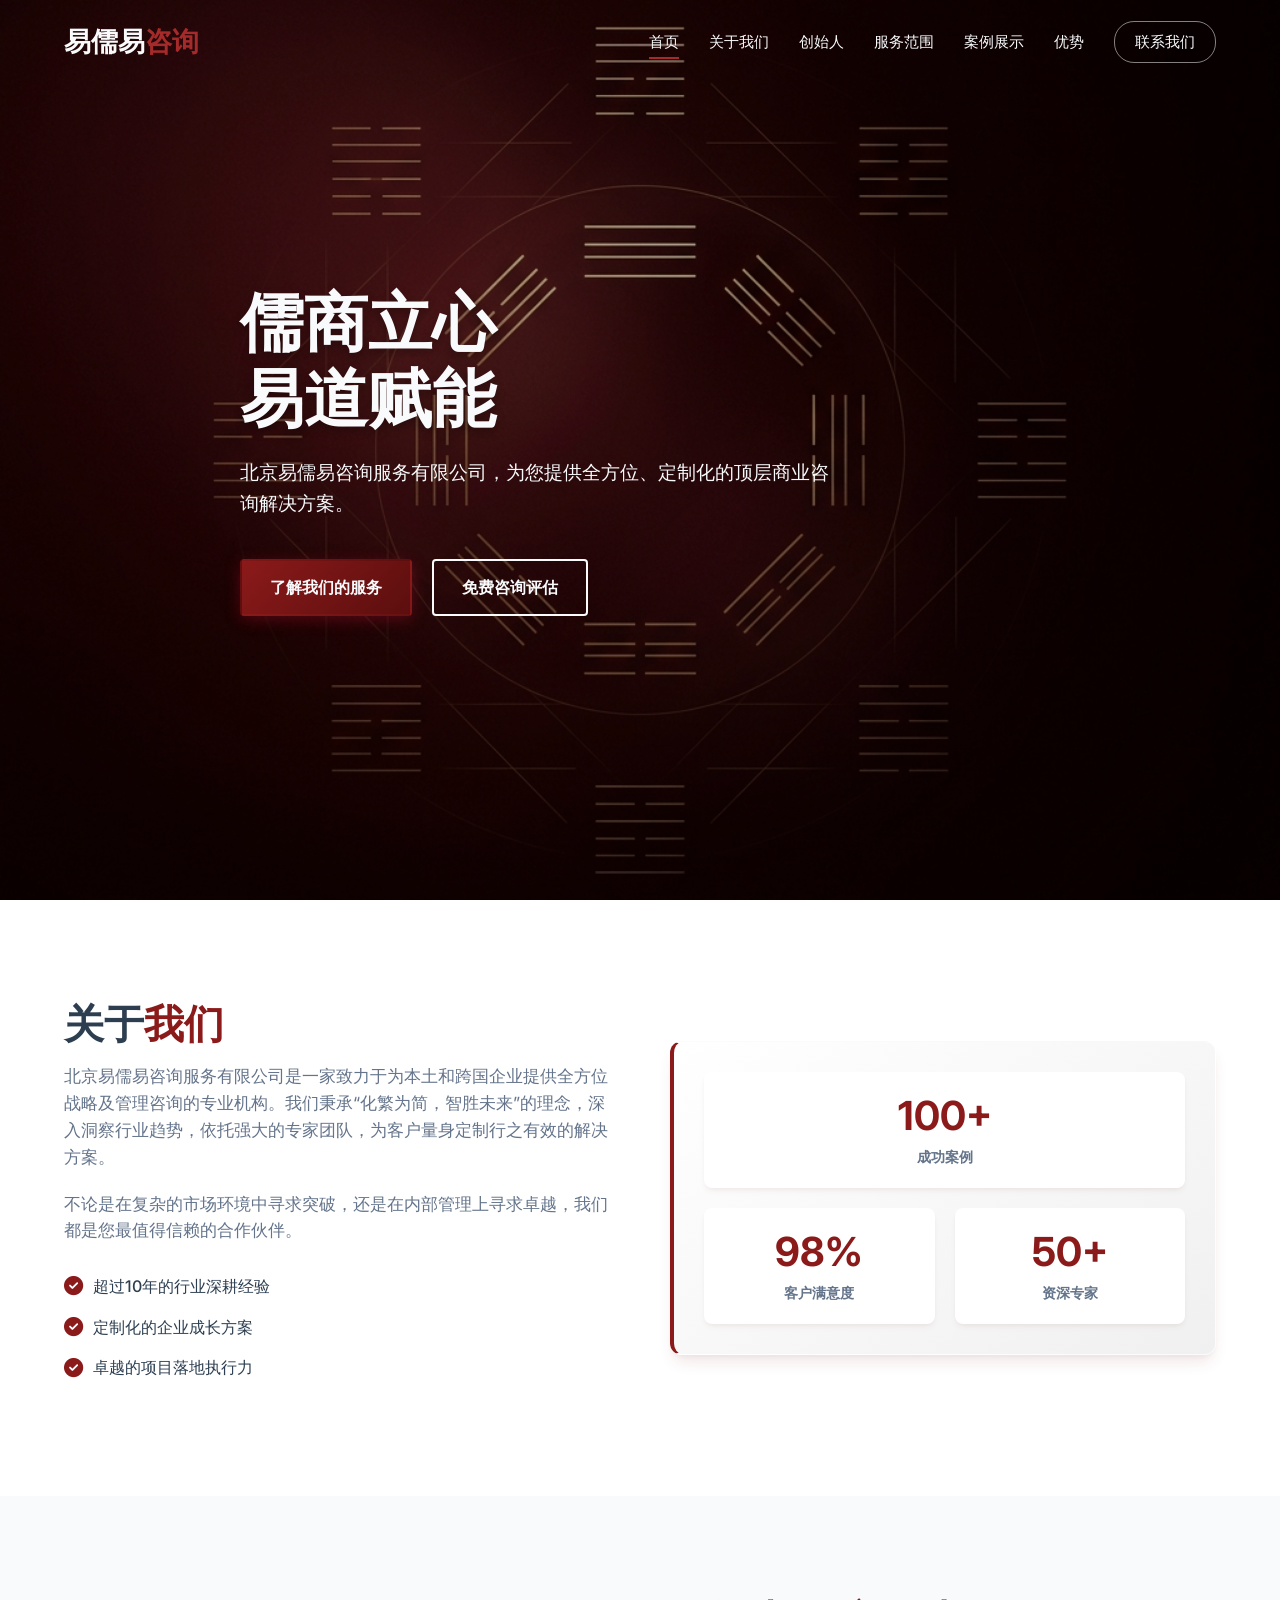
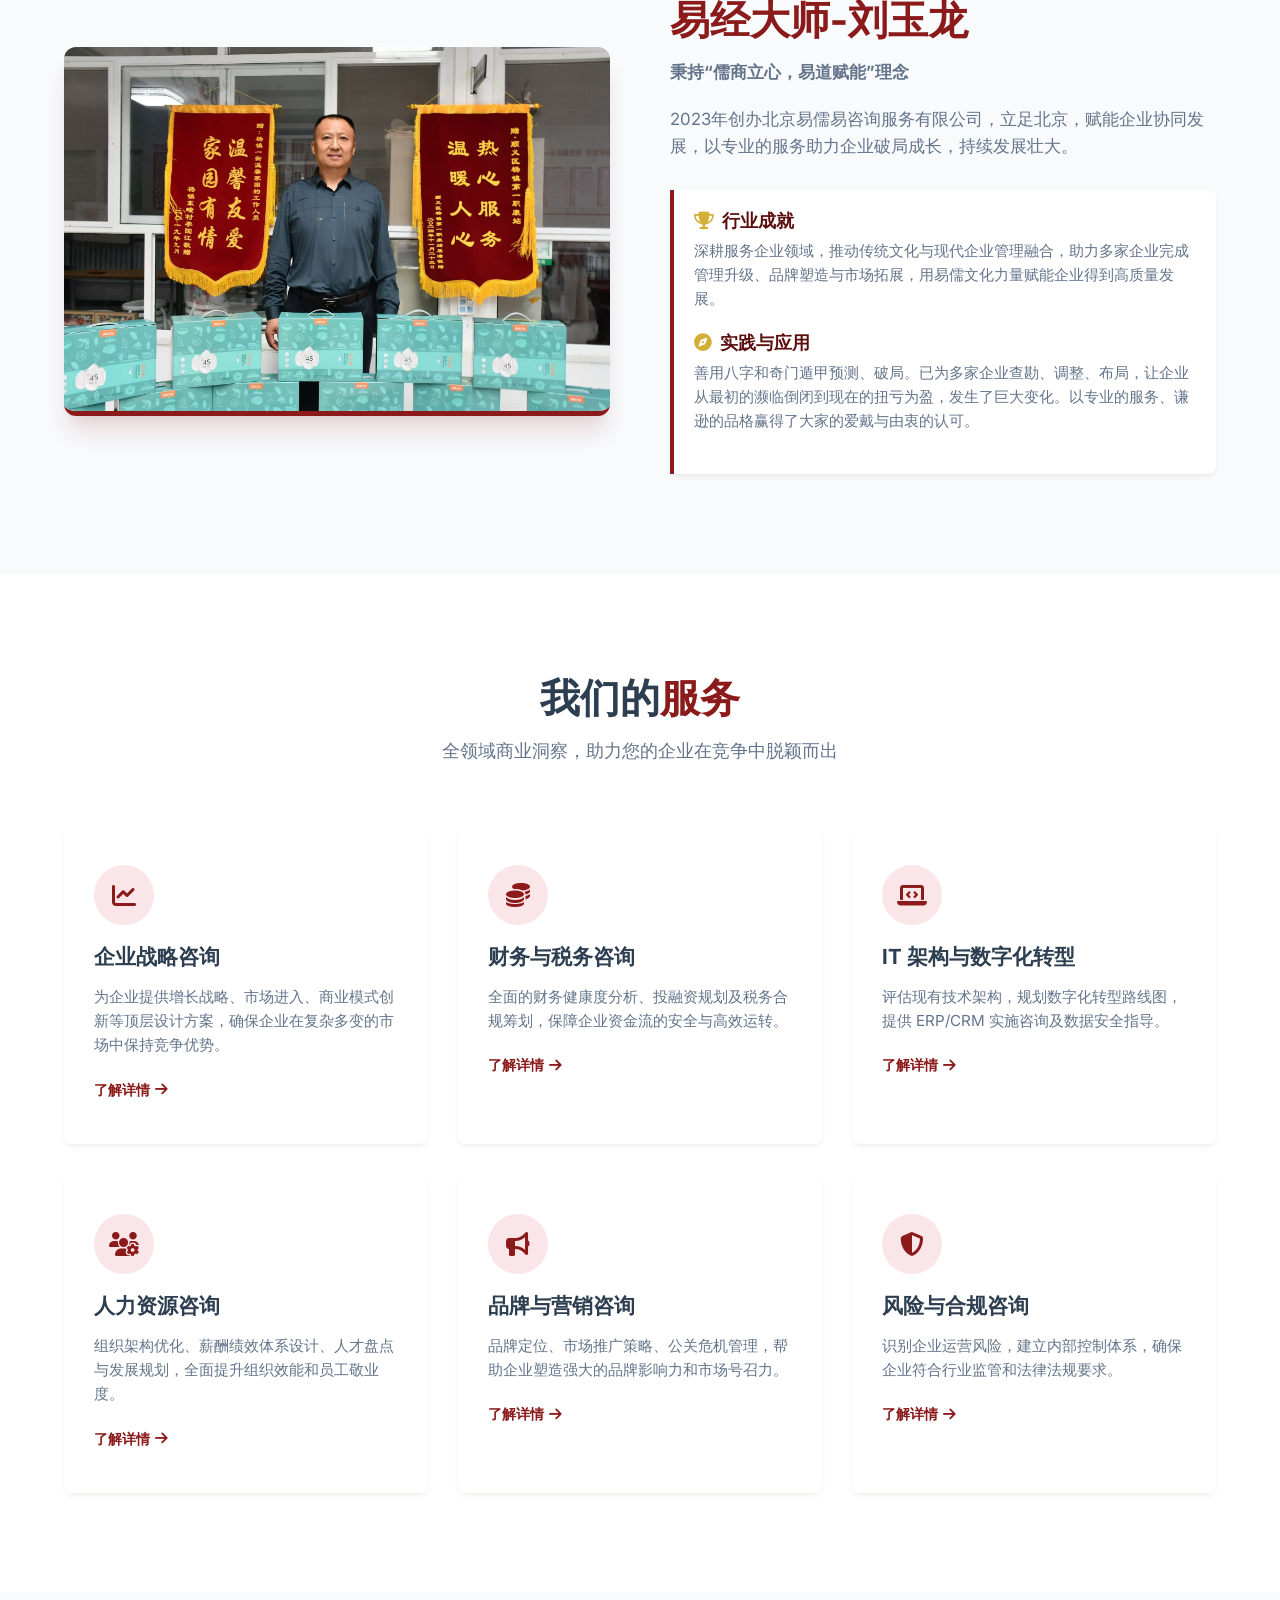
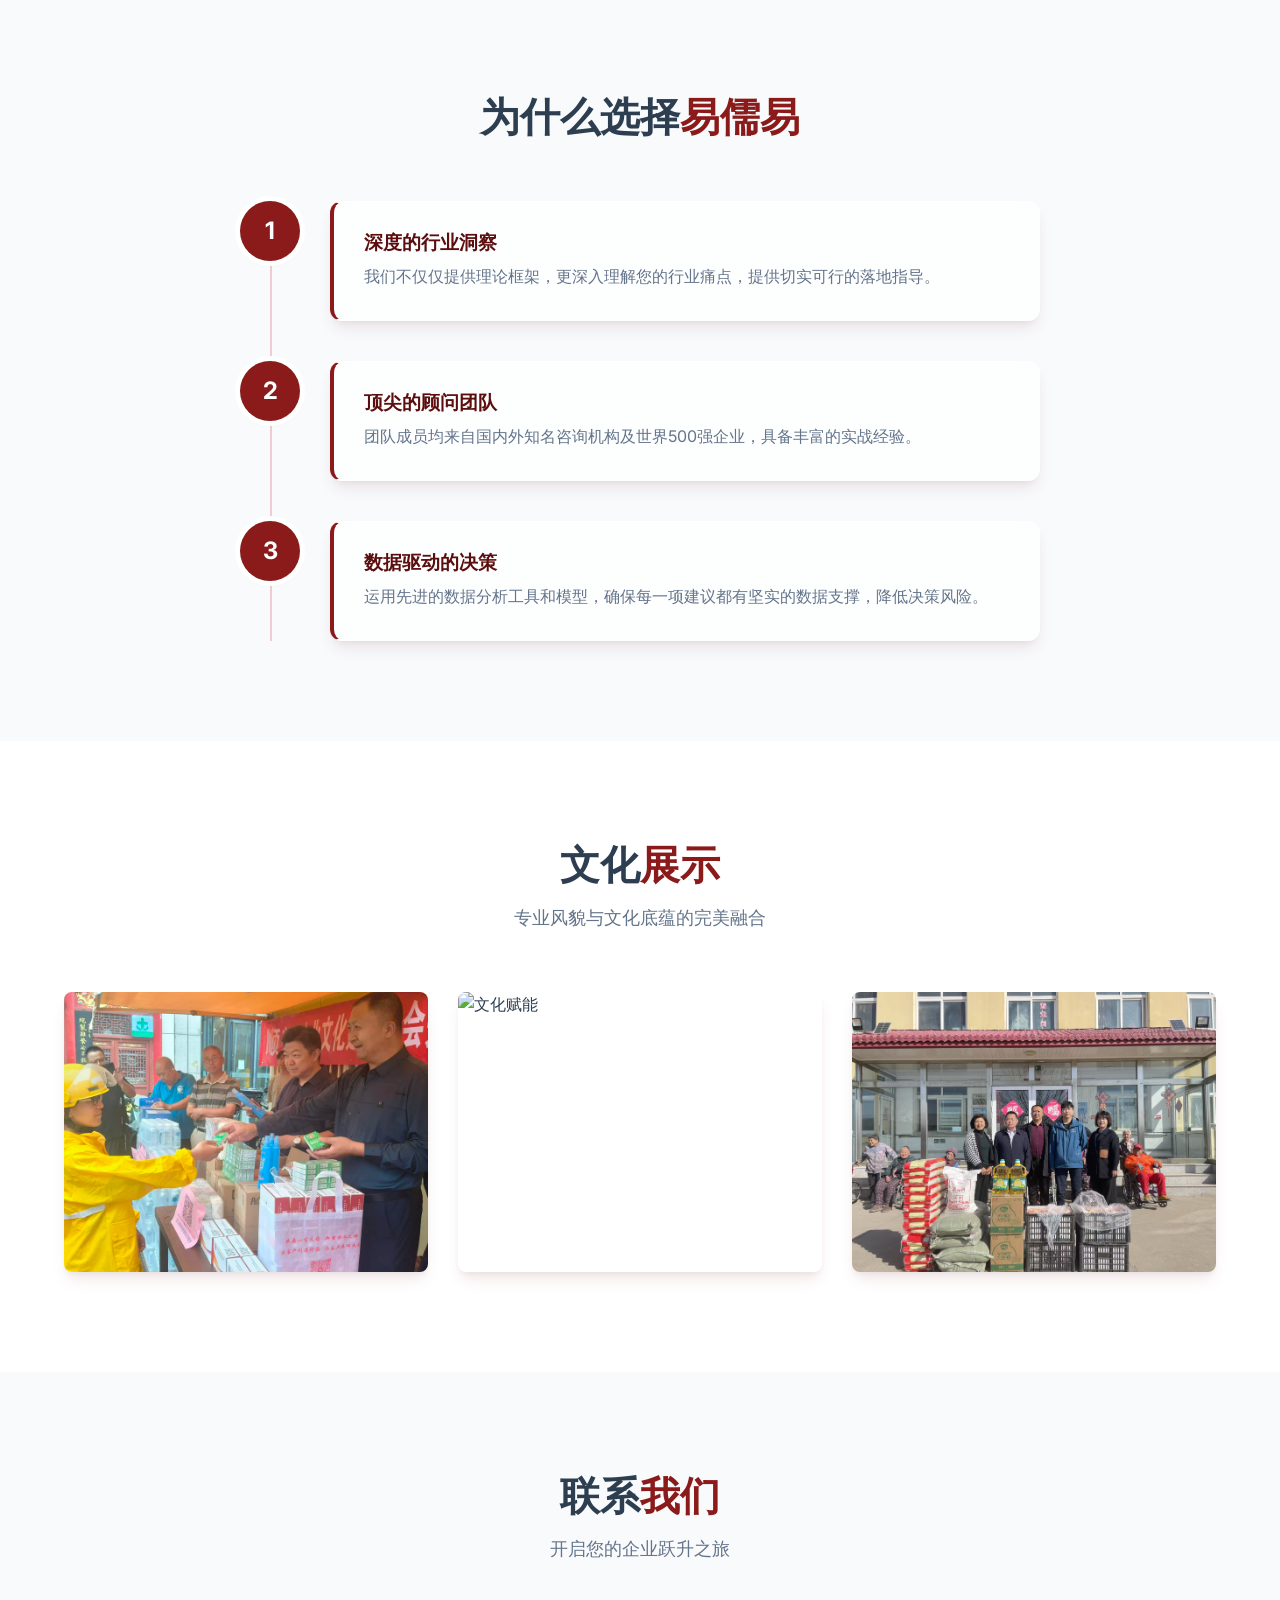
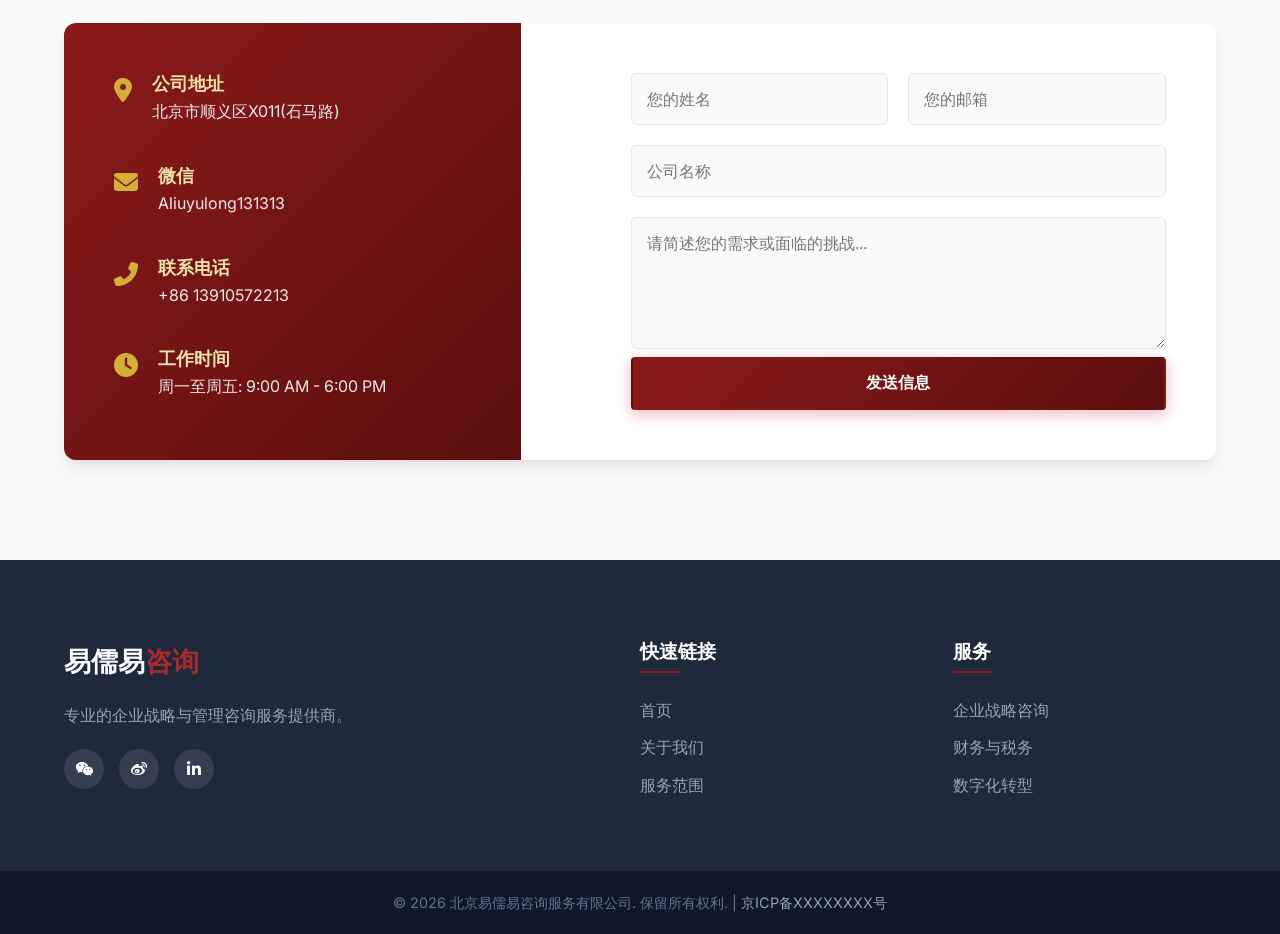
==== index.html @ acd9b06f "Add files via upload" ====
<!DOCTYPE html>
<html lang="zh-CN">

<head>
    <meta charset="UTF-8">
    <meta name="viewport" content="width=device-width, initial-scale=1.0">
    <title>北京易儒易咨询服务有限公司 | 卓越的商业咨询服务</title>
    <meta name="description" content="北京易儒易咨询服务有限公司提供专业的企业战略、财务、IT及人力资源咨询服务，助力企业高速成长。">

    <!-- Google Fonts: Inter -->
    <link rel="preconnect" href="https://fonts.googleapis.com">
    <link rel="preconnect" href="https://fonts.gstatic.com" crossorigin>
    <link href="https://fonts.googleapis.com/css2?family=Inter:wght@300;400;500;600;700&display=swap" rel="stylesheet">

    <!-- CSS -->
    <link rel="stylesheet" href="css/style.css">

    <!-- FontAwesome for Icons -->
    <link rel="stylesheet" href="https://cdnjs.cloudflare.com/ajax/libs/font-awesome/6.4.0/css/all.min.css">
</head>

<body>

    <!-- Header / Navbar -->
    <header id="navbar">
        <div class="container nav-container">
            <div class="logo">
                <a href="#home">
                    <span class="logo-text">易儒易<span class="logo-accent">咨询</span></span>
                </a>
            </div>
            <nav class="nav-links">
                <a href="#home" class="nav-link active">首页</a>
                <a href="#about" class="nav-link">关于我们</a>
                <a href="#founder" class="nav-link">创始人</a>
                <a href="#services" class="nav-link">服务范围</a>
                <a href="#gallery" class="nav-link">案例展示</a>
                <a href="#why-us" class="nav-link">优势</a>
                <a href="#contact" class="nav-link btn-contact">联系我们</a>
            </nav>
            <div class="mobile-menu-btn">
                <i class="fas fa-bars"></i>
            </div>
        </div>
    </header>

    <!-- Hero Section -->
    <section id="home" class="hero">
        <div class="hero-overlay"></div>
        <div class="container hero-content">
            <h1 class="fade-up">儒商立心<br>易道赋能</h1>
            <p class="fade-up delay-1">北京易儒易咨询服务有限公司，为您提供全方位、定制化的顶层商业咨询解决方案。</p>
            <div class="hero-buttons fade-up delay-2">
                <a href="#services" class="btn btn-primary">了解我们的服务</a>
                <a href="#contact" class="btn btn-outline">免费咨询评估</a>
            </div>
        </div>
    </section>

    <!-- About Us -->
    <section id="about" class="section">
        <div class="container about-container">
            <div class="about-text scroll-reveal">
                <h2 class="section-title">关于<span class="text-accent">我们</span></h2>
                <p>北京易儒易咨询服务有限公司是一家致力于为本土和跨国企业提供全方位战略及管理咨询的专业机构。我们秉承“化繁为简，智胜未来”的理念，深入洞察行业趋势，依托强大的专家团队，为客户量身定制行之有效的解决方案。
                </p>
                <p>不论是在复杂的市场环境中寻求突破，还是在内部管理上寻求卓越，我们都是您最值得信赖的合作伙伴。</p>
                <ul class="about-features">
                    <li><i class="fas fa-check-circle"></i> 超过10年的行业深耕经验</li>
                    <li><i class="fas fa-check-circle"></i> 定制化的企业成长方案</li>
                    <li><i class="fas fa-check-circle"></i> 卓越的项目落地执行力</li>
                </ul>
            </div>
            <div class="about-image scroll-reveal right">
                <div class="glass-card image-card">
                    <div class="stats-box">
                        <h3>100+</h3>
                        <p>成功案例</p>
                    </div>
                    <div class="stats-box">
                        <h3>98%</h3>
                        <p>客户满意度</p>
                    </div>
                    <div class="stats-box">
                        <h3>50+</h3>
                        <p>资深专家</p>
                    </div>
                </div>
            </div>
        </div>
    </section>

    <!-- Founder Section -->
    <section id="founder" class="section bg-light">
        <div class="container about-container">
            <div class="about-image scroll-reveal">
                <img src="images/profile.jpg" alt="创始人"
                    style="width: 100%; border-radius: 12px; box-shadow: var(--shadow-lg); border-bottom: 5px solid var(--primary-red);">
            </div>
            <div class="about-text scroll-reveal right">
                <h2 class="section-title"><span class="text-accent">易经大师-刘玉龙</span></h2>
                <p><strong>秉持“儒商立心，易道赋能”理念</strong></p>
                <p>2023年创办北京易儒易咨询服务有限公司，立足北京，赋能企业协同发展，以专业的服务助力企业破局成长，持续发展壮大。</p>
                <div
                    style="margin-top: 30px; border-left: 4px solid var(--primary-red); padding-left: 20px; background: white; padding-top: 20px; padding-bottom: 20px; padding-right: 20px; border-radius: 0 8px 8px 0; box-shadow: var(--shadow-sm);">
                    <h4 style="color: var(--primary-red-dark); margin-bottom: 8px; font-size: 1.1rem;"><i
                            class="fas fa-trophy" style="color: var(--accent-gold); margin-right: 8px;"></i>行业成就</h4>
                    <p style="font-size: 0.95rem; margin-bottom: 20px; color: var(--text-muted);">
                        深耕服务企业领域，推动传统文化与现代企业管理融合，助力多家企业完成管理升级、品牌塑造与市场拓展，用易儒文化力量赋能企业得到高质量发展。</p>

                    <h4 style="color: var(--primary-red-dark); margin-bottom: 8px; font-size: 1.1rem;"><i
                            class="fas fa-compass" style="color: var(--accent-gold); margin-right: 8px;"></i>实践与应用</h4>
                    <p style="font-size: 0.95rem; color: var(--text-muted);">
                        善用八字和奇门遁甲预测、破局。已为多家企业查勘、调整、布局，让企业从最初的濒临倒闭到现在的扭亏为盈，发生了巨大变化。以专业的服务、谦逊的品格赢得了大家的爱戴与由衷的认可。</p>
                </div>
            </div>
        </div>
    </section>

    <!-- Services Section -->
    <section id="services" class="section">
        <div class="container">
            <div class="section-header scroll-reveal">
                <h2 class="section-title">我们的<span class="text-accent">服务</span></h2>
                <p class="section-subtitle">全领域商业洞察，助力您的企业在竞争中脱颖而出</p>
            </div>

            <div class="services-grid">
                <!-- Service 1 -->
                <div class="service-card scroll-reveal">
                    <div class="icon-wrapper">
                        <i class="fas fa-chart-line"></i>
                    </div>
                    <h3>企业战略咨询</h3>
                    <p>为企业提供增长战略、市场进入、商业模式创新等顶层设计方案，确保企业在复杂多变的市场中保持竞争优势。</p>
                    <a href="#" class="read-more">了解详情 <i class="fas fa-arrow-right"></i></a>
                </div>

                <!-- Service 2 -->
                <div class="service-card scroll-reveal delay-1">
                    <div class="icon-wrapper">
                        <i class="fas fa-coins"></i>
                    </div>
                    <h3>财务与税务咨询</h3>
                    <p>全面的财务健康度分析、投融资规划及税务合规筹划，保障企业资金流的安全与高效运转。</p>
                    <a href="#" class="read-more">了解详情 <i class="fas fa-arrow-right"></i></a>
                </div>

                <!-- Service 3 -->
                <div class="service-card scroll-reveal delay-2">
                    <div class="icon-wrapper">
                        <i class="fas fa-laptop-code"></i>
                    </div>
                    <h3>IT 架构与数字化转型</h3>
                    <p>评估现有技术架构，规划数字化转型路线图，提供 ERP/CRM 实施咨询及数据安全指导。</p>
                    <a href="#" class="read-more">了解详情 <i class="fas fa-arrow-right"></i></a>
                </div>

                <!-- Service 4 -->
                <div class="service-card scroll-reveal">
                    <div class="icon-wrapper">
                        <i class="fas fa-users-cog"></i>
                    </div>
                    <h3>人力资源咨询</h3>
                    <p>组织架构优化、薪酬绩效体系设计、人才盘点与发展规划，全面提升组织效能和员工敬业度。</p>
                    <a href="#" class="read-more">了解详情 <i class="fas fa-arrow-right"></i></a>
                </div>

                <!-- Service 5 -->
                <div class="service-card scroll-reveal delay-1">
                    <div class="icon-wrapper">
                        <i class="fas fa-bullhorn"></i>
                    </div>
                    <h3>品牌与营销咨询</h3>
                    <p>品牌定位、市场推广策略、公关危机管理，帮助企业塑造强大的品牌影响力和市场号召力。</p>
                    <a href="#" class="read-more">了解详情 <i class="fas fa-arrow-right"></i></a>
                </div>

                <!-- Service 6 -->
                <div class="service-card scroll-reveal delay-2">
                    <div class="icon-wrapper">
                        <i class="fas fa-shield-alt"></i>
                    </div>
                    <h3>风险与合规咨询</h3>
                    <p>识别企业运营风险，建立内部控制体系，确保企业符合行业监管和法律法规要求。</p>
                    <a href="#" class="read-more">了解详情 <i class="fas fa-arrow-right"></i></a>
                </div>
            </div>
        </div>
    </section>

    <!-- Why Us Section -->
    <section id="why-us" class="section bg-light">
        <div class="container">
            <div class="why-us-content">
                <div class="section-header scroll-reveal">
                    <h2 class="section-title">为什么选择<span class="text-accent">易儒易</span></h2>
                </div>
                <div class="timeline">
                    <div class="timeline-item scroll-reveal">
                        <div class="timeline-icon">1</div>
                        <div class="timeline-content glass-card">
                            <h3>深度的行业洞察</h3>
                            <p>我们不仅仅提供理论框架，更深入理解您的行业痛点，提供切实可行的落地指导。</p>
                        </div>
                    </div>
                    <div class="timeline-item scroll-reveal">
                        <div class="timeline-icon">2</div>
                        <div class="timeline-content glass-card">
                            <h3>顶尖的顾问团队</h3>
                            <p>团队成员均来自国内外知名咨询机构及世界500强企业，具备丰富的实战经验。</p>
                        </div>
                    </div>
                    <div class="timeline-item scroll-reveal">
                        <div class="timeline-icon">3</div>
                        <div class="timeline-content glass-card">
                            <h3>数据驱动的决策</h3>
                            <p>运用先进的数据分析工具和模型，确保每一项建议都有坚实的数据支撑，降低决策风险。</p>
                        </div>
                    </div>
                </div>
            </div>
        </div>
    </section>

    <!-- Gallery Section -->
    <section id="gallery" class="section">
        <div class="container">
            <div class="section-header scroll-reveal">
                <h2 class="section-title">文化<span class="text-accent">展示</span></h2>
                <p class="section-subtitle">专业风貌与文化底蕴的完美融合</p>
            </div>
            <div style="display: grid; grid-template-columns: repeat(auto-fit, minmax(300px, 1fr)); gap: 30px;">
                <div class="scroll-reveal" style="border-radius: 8px; overflow: hidden; box-shadow: var(--shadow-md);">
                    <img src="images/3.jpg" alt="企业咨询"
                        style="width: 100%; height: 280px; object-fit: cover; transition: var(--transition); display: block;"
                        onmouseover="this.style.transform='scale(1.05)'" onmouseout="this.style.transform='scale(1)'">
                </div>
                <div class="scroll-reveal delay-1"
                    style="border-radius: 8px; overflow: hidden; box-shadow: var(--shadow-md);">
                    <img src="images/4.jpg" alt="文化赋能"
                        style="width: 100%; height: 280px; object-fit: cover; transition: var(--transition); display: block;"
                        onmouseover="this.style.transform='scale(1.05)'" onmouseout="this.style.transform='scale(1)'">
                </div>
                <div class="scroll-reveal delay-2"
                    style="border-radius: 8px; overflow: hidden; box-shadow: var(--shadow-md);">
                    <img src="images/2.jpg" alt="战略布局"
                        style="width: 100%; height: 280px; object-fit: cover; transition: var(--transition); display: block;"
                        onmouseover="this.style.transform='scale(1.05)'" onmouseout="this.style.transform='scale(1)'">
                </div>
            </div>
        </div>
    </section>

    <!-- Contact Section -->
    <section id="contact" class="section bg-light">
        <div class="container">
            <div class="section-header scroll-reveal">
                <h2 class="section-title">联系<span class="text-accent">我们</span></h2>
                <p class="section-subtitle">开启您的企业跃升之旅</p>
            </div>

            <div class="contact-wrapper">
                <div class="contact-info scroll-reveal">
                    <div class="info-item">
                        <i class="fas fa-map-marker-alt"></i>
                        <div>
                            <h4>公司地址</h4>
                            <p>北京市顺义区X011(石马路)</p>
                        </div>
                    </div>
                    <div class="info-item">
                        <i class="fas fa-envelope"></i>
                        <div>
                            <h4>微信</h4>
                            <p>Aliuyulong131313</p>
                        </div>
                    </div>
                    <div class="info-item">
                        <i class="fas fa-phone-alt"></i>
                        <div>
                            <h4>联系电话</h4>
                            <p>+86 13910572213</p>
                        </div>
                    </div>
                    <div class="info-item">
                        <i class="fas fa-clock"></i>
                        <div>
                            <h4>工作时间</h4>
                            <p>周一至周五: 9:00 AM - 6:00 PM</p>
                        </div>
                    </div>
                </div>

                <form class="contact-form scroll-reveal right">
                    <div class="form-group">
                        <input type="text" placeholder="您的姓名" required>
                        <input type="email" placeholder="您的邮箱" required>
                    </div>
                    <input type="text" placeholder="公司名称" class="full-width">
                    <textarea rows="5" placeholder="请简述您的需求或面临的挑战..." required></textarea>
                    <button type="submit" class="btn btn-primary btn-block">发送信息</button>
                </form>
            </div>
        </div>
    </section>

    <!-- Footer -->
    <footer>
        <div class="container footer-container">
            <div class="footer-brand">
                <span class="logo-text">易儒易<span class="logo-accent">咨询</span></span>
                <p>专业的企业战略与管理咨询服务提供商。</p>
                <div class="social-links">
                    <a href="#"><i class="fab fa-weixin"></i></a>
                    <a href="#"><i class="fab fa-weibo"></i></a>
                    <a href="#"><i class="fab fa-linkedin-in"></i></a>
                </div>
            </div>
            <div class="footer-links">
                <h4>快速链接</h4>
                <ul>
                    <li><a href="#home">首页</a></li>
                    <li><a href="#about">关于我们</a></li>
                    <li><a href="#services">服务范围</a></li>
                </ul>
            </div>
            <div class="footer-links">
                <h4>服务</h4>
                <ul>
                    <li><a href="#">企业战略咨询</a></li>
                    <li><a href="#">财务与税务</a></li>
                    <li><a href="#">数字化转型</a></li>
                </ul>
            </div>
        </div>
        <div class="footer-bottom">
            <div class="container">
                <p>&copy; <span id="current-year"></span> 北京易儒易咨询服务有限公司. 保留所有权利. | <a href="#">京ICP备XXXXXXXX号</a></p>
            </div>
        </div>
    </footer>

    <!-- JavaScript -->
    <script src="js/main.js"></script>
</body>

</html>
---- css/style.css ----
/* 
 * -------------------------------------------------------------
 * Beijing Yiruyi Consulting Services Co., Ltd. - Main Stylesheet
 * Theme: Ruby Red & Premium Professional (Red dominant)
 * -------------------------------------------------------------
 */

:root {
    /* Color Palette - Red Theme */
    --primary-red: #8B1A1A; /* Requested Red */
    --primary-red-light: #A52A2A;
    --primary-red-dark: #5C0E0E;
    
    --accent-gold: #D4AF37; /* Gold accent for premium feel */
    --accent-gold-light: #F3E5AB;

    --text-main: #2C3E50;
    --text-muted: #64748B;
    --text-light: #F8FAFC;
    
    --bg-main: #FFFFFF;
    --bg-light: #F8FAFC;
    --bg-dark: #1E293B;

    /* Shadows & Effects */
    --shadow-sm: 0 4px 6px -1px rgba(139, 26, 26, 0.05), 0 2px 4px -1px rgba(0, 0, 0, 0.03);
    --shadow-md: 0 10px 15px -3px rgba(139, 26, 26, 0.1), 0 4px 6px -2px rgba(0, 0, 0, 0.05);
    --shadow-lg: 0 20px 25px -5px rgba(139, 26, 26, 0.15), 0 10px 10px -5px rgba(0, 0, 0, 0.04);
    --shadow-glow: 0 0 20px rgba(139, 26, 26, 0.4);

    --transition: all 0.3s cubic-bezier(0.4, 0, 0.2, 1);
    
    /* Typography */
    --font-main: 'Inter', -apple-system, BlinkMacSystemFont, "Segoe UI", Roboto, Helvetica, Arial, sans-serif;
}

/* Base Styles */
* {
    margin: 0;
    padding: 0;
    box-sizing: border-box;
}

html {
    scroll-behavior: smooth;
}

body {
    font-family: var(--font-main);
    color: var(--text-main);
    background-color: var(--bg-main);
    line-height: 1.6;
    overflow-x: hidden;
}

a {
    text-decoration: none;
    color: inherit;
    transition: var(--transition);
}

ul {
    list-style: none;
}

.container {
    width: 90%;
    max-width: 1200px;
    margin: 0 auto;
}

.section {
    padding: 100px 0;
}

.bg-light {
    background-color: var(--bg-light);
}

.text-accent {
    color: var(--primary-red);
}

.section-header {
    text-align: center;
    margin-bottom: 60px;
}

.section-title {
    font-size: 2.5rem;
    font-weight: 700;
    margin-bottom: 15px;
    color: var(--text-main);
}

.section-subtitle {
    font-size: 1.1rem;
    color: var(--text-muted);
    max-width: 600px;
    margin: 0 auto;
}

/* Typography Enhancements */
h1, h2, h3, h4, h5, h6 {
    line-height: 1.2;
}

/* Buttons */
.btn {
    display: inline-block;
    padding: 14px 28px;
    border-radius: 4px;
    font-weight: 600;
    font-size: 1rem;
    cursor: pointer;
    text-align: center;
    border: 2px solid transparent;
}

.btn-primary {
    background: linear-gradient(135deg, var(--primary-red) 0%, var(--primary-red-dark) 100%);
    color: var(--text-light);
    box-shadow: 0 4px 15px rgba(200, 16, 46, 0.3);
}

.btn-primary:hover {
    box-shadow: var(--shadow-glow);
    transform: translateY(-2px);
    color: white;
}

.btn-outline {
    background: transparent;
    border-color: var(--text-light);
    color: var(--text-light);
}

.btn-outline:hover {
    background-color: var(--text-light);
    color: var(--primary-red-dark);
}

.btn-block {
    display: block;
    width: 100%;
}

/* Navbar */
header {
    position: fixed;
    top: 0;
    left: 0;
    width: 100%;
    z-index: 1000;
    transition: var(--transition);
    padding: 20px 0;
    background: transparent;
}

header.scrolled {
    background: rgba(255, 255, 255, 0.95);
    backdrop-filter: blur(10px);
    -webkit-backdrop-filter: blur(10px);
    padding: 15px 0;
    box-shadow: var(--shadow-sm);
}

.nav-container {
    display: flex;
    justify-content: space-between;
    align-items: center;
}

.logo-text {
    font-size: 1.7rem;
    font-weight: 700;
    color: var(--text-light);
    transition: var(--transition);
}

.logo-accent {
    color: var(--primary-red-light);
}

header.scrolled .logo-text {
    color: var(--primary-red-dark);
}

header.scrolled .logo-accent {
    color: var(--primary-red);
}

.nav-links {
    display: flex;
    gap: 30px;
    align-items: center;
}

.nav-link {
    font-weight: 500;
    color: var(--text-light);
    font-size: 0.95rem;
    position: relative;
}

.nav-link::after {
    content: '';
    position: absolute;
    width: 0;
    height: 2px;
    bottom: -5px;
    left: 0;
    background-color: var(--primary-red-light);
    transition: var(--transition);
}

.nav-link:hover::after, .nav-link.active::after {
    width: 100%;
}

header.scrolled .nav-link {
    color: var(--text-main);
}
header.scrolled .nav-link::after {
    background-color: var(--primary-red);
}
header.scrolled .nav-link:hover {
    color: var(--primary-red);
}

.btn-contact {
    border: 1px solid rgba(255, 255, 255, 0.5);
    padding: 8px 20px;
    border-radius: 20px;
}
.btn-contact::after {
    display: none;
}
.btn-contact:hover {
    background: var(--primary-red);
    border-color: var(--primary-red);
    color: white !important;
}
header.scrolled .btn-contact {
    border-color: var(--primary-red);
    color: var(--primary-red);
}

.mobile-menu-btn {
    display: none;
    font-size: 1.5rem;
    color: var(--text-light);
    cursor: pointer;
}
header.scrolled .mobile-menu-btn {
    color: var(--primary-red-dark);
}

/* Hero Section */
.hero {
    height: 100vh;
    min-height: 600px;
    position: relative;
    display: flex;
    align-items: center;
    background-image: url('../assets/hero_bg.png');
    background-size: cover;
    background-position: center;
    background-attachment: fixed;
    color: var(--text-light);
}

.hero-overlay {
    position: absolute;
    top: 0;
    left: 0;
    width: 100%;
    height: 100%;
    background: rgba(0, 0, 0, 0.3);
    z-index: 1;
}

.hero-content {
    position: relative;
    z-index: 2;
    max-width: 800px;
}

.hero h1 {
    font-size: 4rem;
    font-weight: 700;
    margin-bottom: 20px;
    text-shadow: 0 4px 10px rgba(0,0,0,0.3);
}

.hero p {
    font-size: 1.2rem;
    margin-bottom: 40px;
    opacity: 0.9;
    max-width: 600px;
}

.hero-buttons {
    display: flex;
    gap: 20px;
}

/* About Section */
.about-container {
    display: flex;
    align-items: center;
    gap: 60px;
}

.about-text {
    flex: 1;
}

.about-text p {
    margin-bottom: 20px;
    color: var(--text-muted);
    font-size: 1.05rem;
}

.about-features {
    margin-top: 30px;
}

.about-features li {
    margin-bottom: 15px;
    display: flex;
    align-items: center;
    gap: 10px;
    font-weight: 500;
    color: var(--text-main);
}

.about-features i {
    color: var(--primary-red);
    font-size: 1.2rem;
}

.about-image {
    flex: 1;
    position: relative;
}

.glass-card {
    background: rgba(255, 255, 255, 0.7);
    backdrop-filter: blur(10px);
    -webkit-backdrop-filter: blur(10px);
    border: 1px solid rgba(255, 255, 255, 0.5);
    border-radius: 12px;
    box-shadow: var(--shadow-md);
    padding: 30px;
}

.image-card {
    display: grid;
    grid-template-columns: 1fr 1fr;
    gap: 20px;
    background: linear-gradient(145deg, #ffffff, #f0f0f0);
    border-left: 4px solid var(--primary-red);
}

.stats-box {
    text-align: center;
    padding: 20px;
    background: white;
    border-radius: 8px;
    box-shadow: var(--shadow-sm);
    transition: var(--transition);
}
.stats-box:hover {
    transform: translateY(-5px);
    box-shadow: var(--shadow-md);
}

.stats-box h3 {
    font-size: 2.5rem;
    color: var(--primary-red);
    margin-bottom: 5px;
}
.stats-box p {
    color: var(--text-muted);
    font-size: 0.9rem;
    font-weight: 600;
}
.stats-box:first-child {
    grid-column: 1 / -1;
}

/* Services Section */
.services-grid {
    display: grid;
    grid-template-columns: repeat(auto-fit, minmax(300px, 1fr));
    gap: 30px;
}

.service-card {
    background: white;
    padding: 40px 30px;
    border-radius: 8px;
    box-shadow: var(--shadow-sm);
    transition: var(--transition);
    position: relative;
    overflow: hidden;
    border-bottom: 3px solid transparent;
}

.service-card::before {
    content: '';
    position: absolute;
    top: 0;
    left: 0;
    width: 100%;
    height: 4px;
    background: var(--primary-red);
    transform: scaleX(0);
    transform-origin: left;
    transition: transform 0.4s ease;
}

.service-card:hover {
    transform: translateY(-10px);
    box-shadow: var(--shadow-lg);
    border-bottom-color: var(--primary-red);
}

.service-card:hover::before {
    transform: scaleX(1);
}

.icon-wrapper {
    width: 60px;
    height: 60px;
    background: rgba(200, 16, 46, 0.1);
    color: var(--primary-red);
    border-radius: 50%;
    display: flex;
    align-items: center;
    justify-content: center;
    font-size: 1.5rem;
    margin-bottom: 20px;
    transition: var(--transition);
}

.service-card:hover .icon-wrapper {
    background: var(--primary-red);
    color: white;
}

.service-card h3 {
    font-size: 1.3rem;
    margin-bottom: 15px;
    color: var(--text-main);
}

.service-card p {
    color: var(--text-muted);
    margin-bottom: 20px;
    font-size: 0.95rem;
}

.read-more {
    color: var(--primary-red);
    font-weight: 600;
    font-size: 0.9rem;
    display: flex;
    align-items: center;
    gap: 5px;
}

.read-more i {
    transition: var(--transition);
}

.read-more:hover i {
    transform: translateX(5px);
}

/* Why Us Timeline */
.why-us-content {
    max-width: 800px;
    margin: 0 auto;
}

.timeline {
    position: relative;
}

.timeline::before {
    content: '';
    position: absolute;
    left: 30px;
    top: 0;
    height: 100%;
    width: 2px;
    background: rgba(200, 16, 46, 0.2);
}

.timeline-item {
    display: flex;
    margin-bottom: 40px;
    position: relative;
}

.timeline-item:last-child {
    margin-bottom: 0;
}

.timeline-icon {
    width: 60px;
    height: 60px;
    background: var(--primary-red);
    color: white;
    border-radius: 50%;
    display: flex;
    align-items: center;
    justify-content: center;
    font-size: 1.5rem;
    font-weight: 700;
    flex-shrink: 0;
    z-index: 2;
    box-shadow: 0 0 0 5px white, var(--shadow-sm);
}

.timeline-content {
    margin-left: 30px;
    padding: 30px;
    width: 100%;
    border-left: 4px solid var(--primary-red);
}

.timeline-content h3 {
    color: var(--primary-red-dark);
    margin-bottom: 10px;
}
.timeline-content p {
    color: var(--text-muted);
}

/* Contact Section */
.contact-wrapper {
    display: flex;
    gap: 60px;
    background: white;
    border-radius: 12px;
    box-shadow: var(--shadow-md);
    overflow: hidden;
}

.contact-info {
    flex: 1;
    background: linear-gradient(135deg, var(--primary-red) 0%, var(--primary-red-dark) 100%);
    color: white;
    padding: 50px;
}

.info-item {
    display: flex;
    gap: 20px;
    margin-bottom: 40px;
}
.info-item:last-child {
    margin-bottom: 0;
}

.info-item i {
    font-size: 1.5rem;
    color: var(--accent-gold);
    margin-top: 5px;
}

.info-item h4 {
    font-size: 1.1rem;
    margin-bottom: 5px;
    color: var(--accent-gold-light);
}

.info-item p {
    opacity: 0.9;
}

.contact-form {
    flex: 1.5;
    padding: 50px;
}

.form-group {
    display: grid;
    grid-template-columns: 1fr 1fr;
    gap: 20px;
    margin-bottom: 20px;
}

input, textarea {
    width: 100%;
    padding: 15px;
    border: 1px solid #E2E8F0;
    border-radius: 6px;
    font-family: var(--font-main);
    font-size: 1rem;
    transition: var(--transition);
    background: var(--bg-light);
}
.full-width {
    margin-bottom: 20px;
}

input:focus, textarea:focus {
    outline: none;
    border-color: var(--primary-red);
    background: white;
    box-shadow: 0 0 0 3px rgba(200, 16, 46, 0.1);
}

/* Footer */
footer {
    background: var(--bg-dark);
    color: var(--text-light);
    padding-top: 80px;
}

.footer-container {
    display: grid;
    grid-template-columns: 2fr 1fr 1fr;
    gap: 50px;
    margin-bottom: 60px;
}

.footer-brand p {
    margin-top: 20px;
    margin-bottom: 20px;
    color: #94A3B8;
    max-width: 300px;
}

.social-links {
    display: flex;
    gap: 15px;
}

.social-links a {
    width: 40px;
    height: 40px;
    background: rgba(255,255,255,0.1);
    display: flex;
    align-items: center;
    justify-content: center;
    border-radius: 50%;
    color: white;
}
.social-links a:hover {
    background: var(--primary-red);
    transform: translateY(-3px);
}

.footer-links h4 {
    font-size: 1.2rem;
    margin-bottom: 25px;
    color: white;
    position: relative;
    padding-bottom: 10px;
}
.footer-links h4::after {
    content: '';
    position: absolute;
    bottom: 0;
    left: 0;
    width: 40px;
    height: 2px;
    background: var(--primary-red);
}

.footer-links ul li {
    margin-bottom: 12px;
}
.footer-links ul a {
    color: #94A3B8;
}
.footer-links ul a:hover {
    color: var(--primary-red-light);
    padding-left: 5px;
}

.footer-bottom {
    background: #0F172A;
    padding: 20px 0;
    text-align: center;
    color: #64748B;
    font-size: 0.9rem;
}
.footer-bottom a {
    color: #94A3B8;
}
.footer-bottom a:hover {
    color: white;
}


/* Animations */
.fade-up {
    opacity: 0;
    transform: translateY(30px);
    transition: opacity 0.8s ease, transform 0.8s ease;
}

.fade-up.visible {
    opacity: 1;
    transform: translateY(0);
}

.delay-1 { transition-delay: 0.2s; }
.delay-2 { transition-delay: 0.4s; }

.scroll-reveal {
    opacity: 0;
    transform: translateY(50px);
    transition: opacity 0.8s cubic-bezier(0.5, 0, 0, 1), transform 0.8s cubic-bezier(0.5, 0, 0, 1);
}

.scroll-reveal.visible {
    opacity: 1;
    transform: translateY(0);
}

.scroll-reveal.right {
    transform: translateX(50px);
}
.scroll-reveal.right.visible {
    transform: translateX(0);
}

/* Responsive Design */
@media (max-width: 992px) {
    .hero h1 { font-size: 3rem; }
    .about-container { flex-direction: column; }
    .contact-wrapper { flex-direction: column; gap: 0; }
    .footer-container { grid-template-columns: 1fr 1fr; }
}

@media (max-width: 768px) {
    .hero h1 { font-size: 2.5rem; }
    .nav-links {
        position: fixed;
        top: 70px;
        left: -100%;
        width: 100%;
        height: calc(100vh - 70px);
        background: white;
        flex-direction: column;
        justify-content: center;
        transition: var(--transition);
    }
    .nav-links.active {
        left: 0;
    }
    .nav-link { color: var(--text-main); font-size: 1.2rem; }
    .mobile-menu-btn { display: block; }
    header.scrolled { padding: 20px 0; }
    .footer-container { grid-template-columns: 1fr; }
    .form-group { grid-template-columns: 1fr; }
}
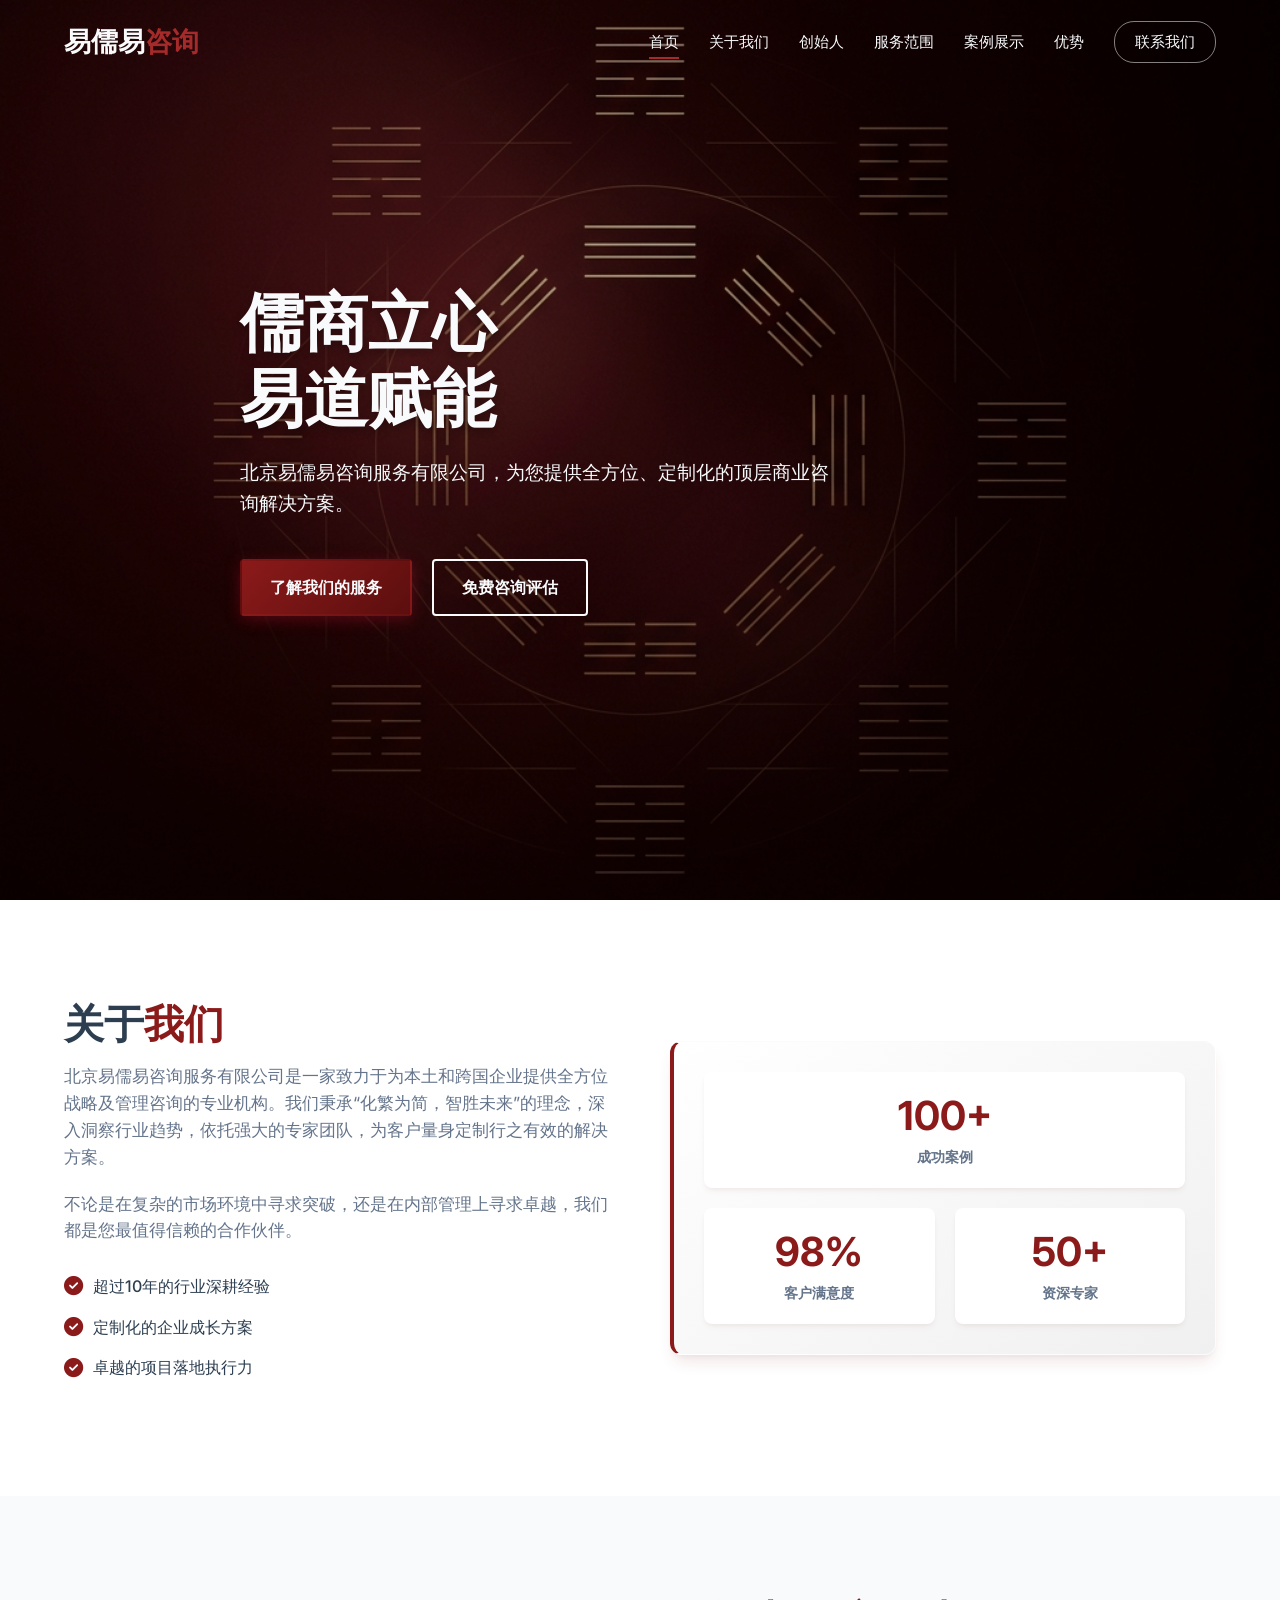
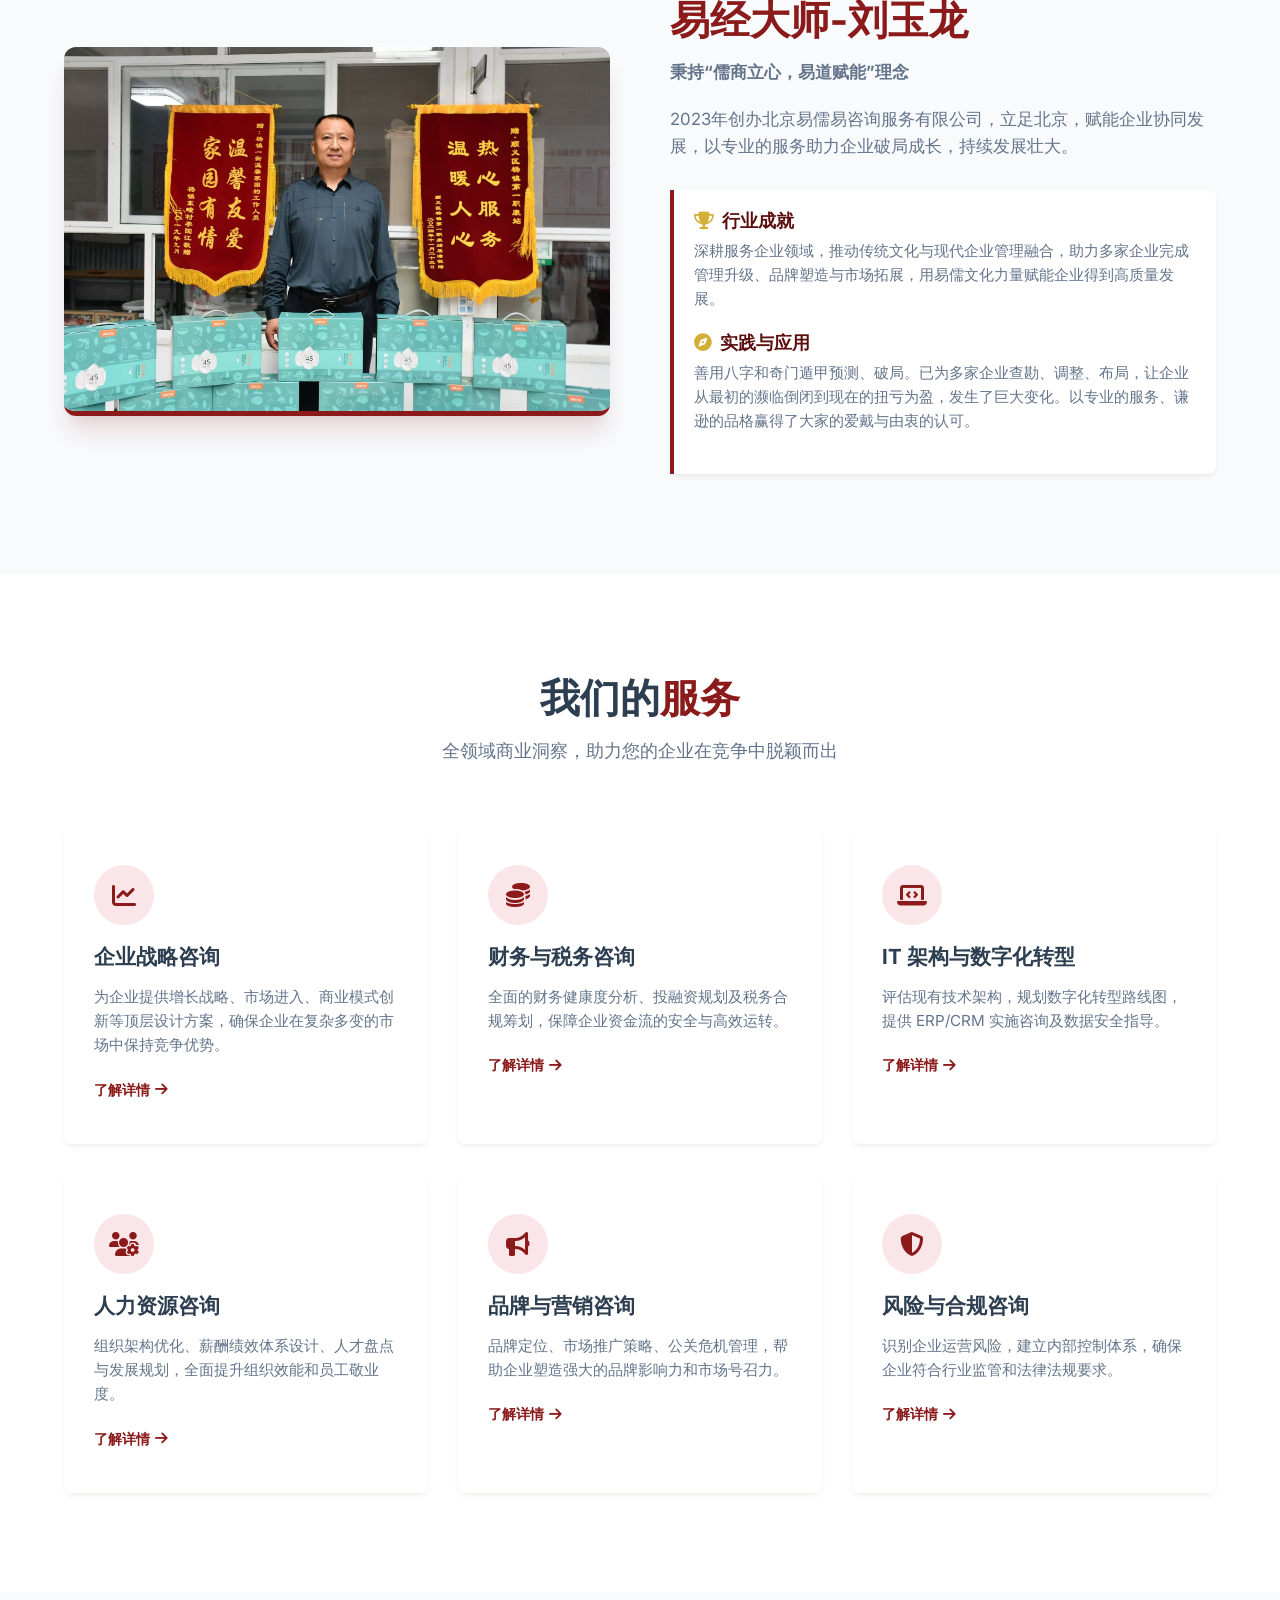
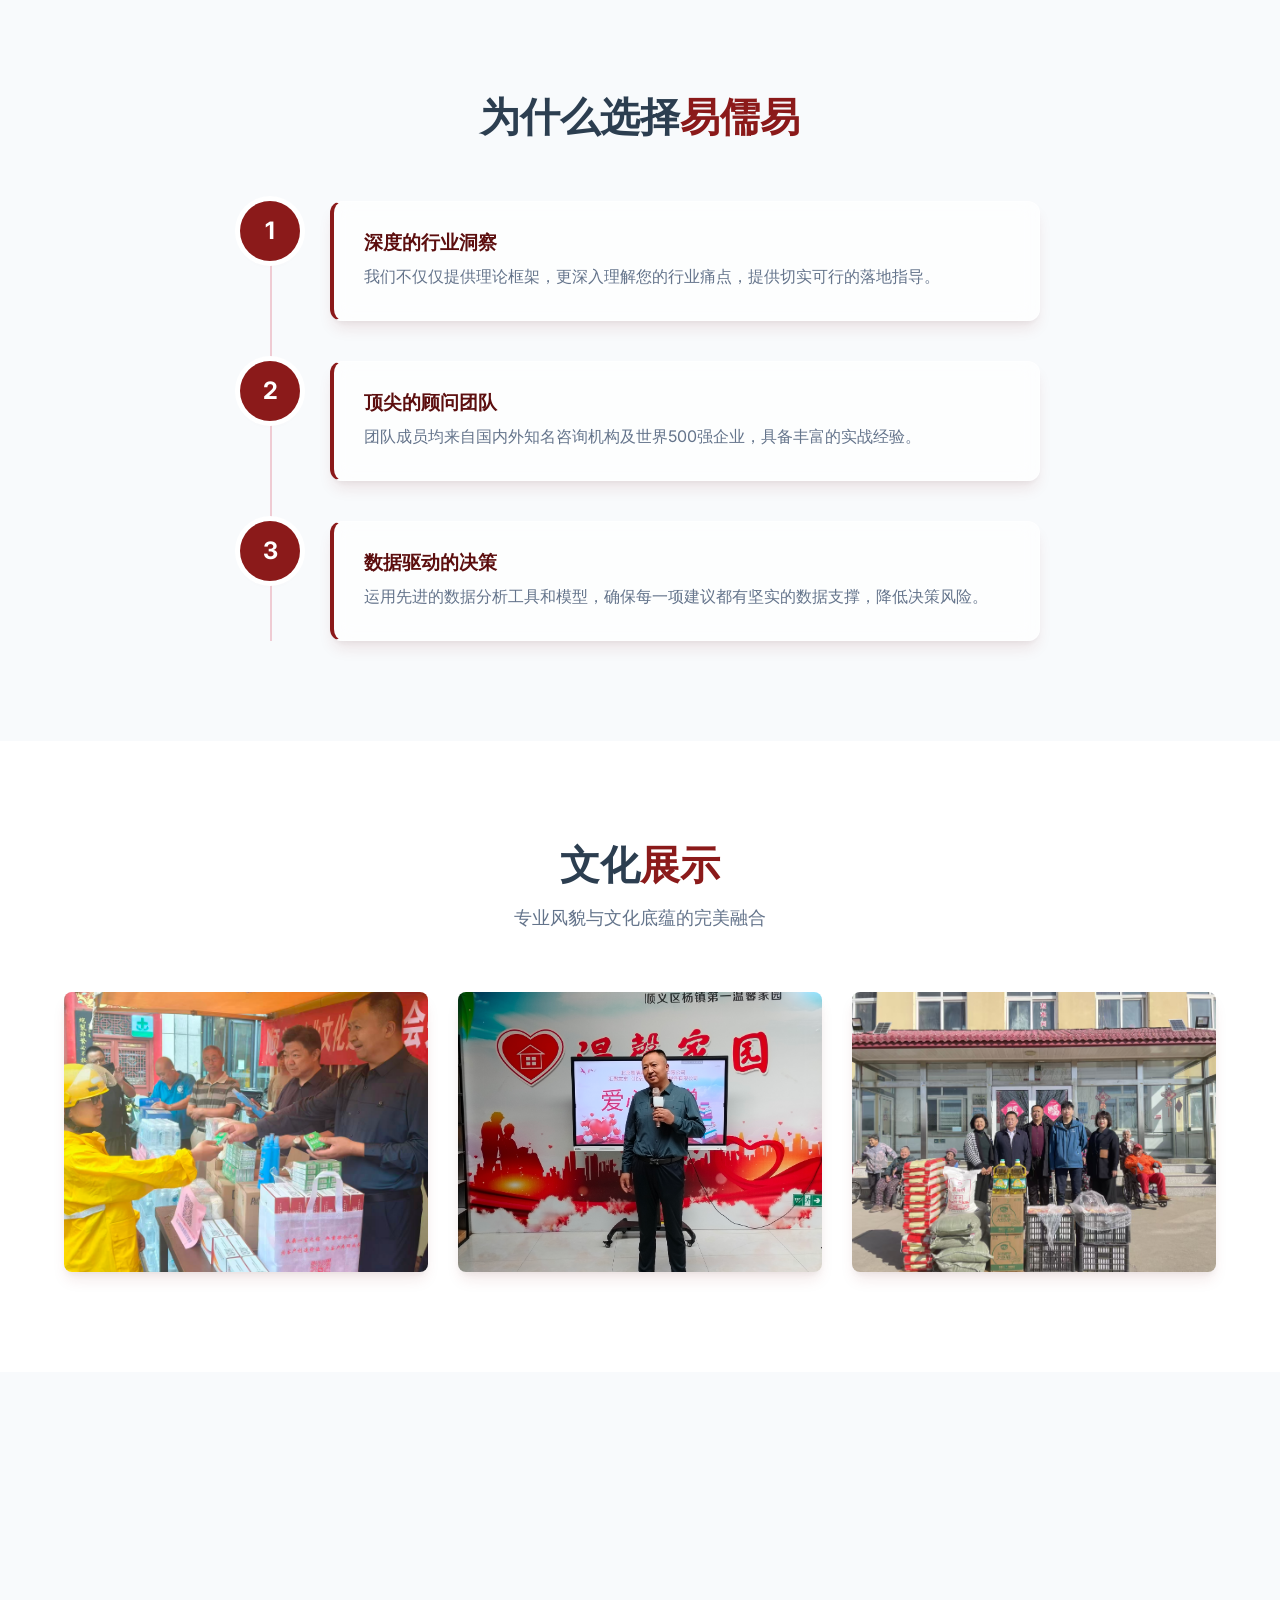
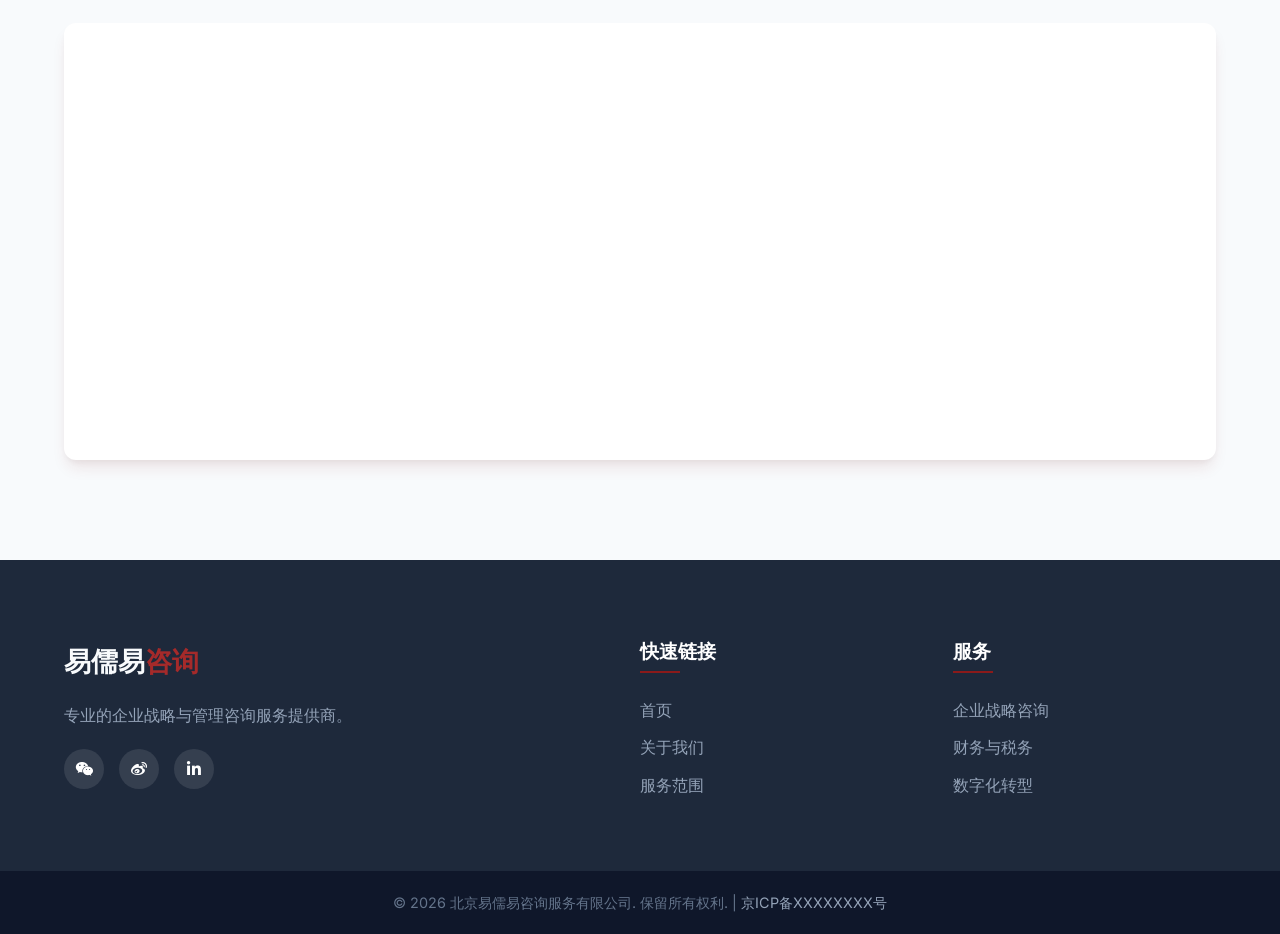
==== commit 34f0bc01: "Initial commit for Yiruyi Consulting website" ====
--- a/index.html
+++ b/index.html
@@ -4,10 +4,26 @@
 <head>
     <meta charset="UTF-8">
     <meta name="viewport" content="width=device-width, initial-scale=1.0">
-    <title>北京易儒易咨询服务有限公司 | 卓越的商业咨询服务</title>
-    <meta name="description" content="北京易儒易咨询服务有限公司提供专业的企业战略、财务、IT及人力资源咨询服务，助力企业高速成长。">
-
-    <!-- Google Fonts: Inter -->
+    <meta http-equiv="X-UA-Compatible" content="ie=edge">
+    <!-- SEO Meta Tags -->
+    <title>北京易儒易咨询服务有限公司 - 易经风水与企业战略管理咨询专家</title>
+    <meta name="keywords" content="北京易儒易咨询服务有限公司,易儒易咨询,易经企业咨询,风水大师刘玉龙,奇门遁甲预测,企业战略咨询,企业管理升级,八字破局,北京风水咨询">
+    <meta name="description" content="北京易儒易咨询服务有限公司由易经大师刘玉龙创办，秉持“儒商立心，易道赋能”理念。善用八字与奇门遁甲为企业破局，提供企业战略规划、品牌塑造与管理升级咨询服务，助力企业高质量发展与扭亏为盈。">
+    <meta name="author" content="北京易儒易咨询服务有限公司">
+    <meta name="robots" content="index, follow">
+    <!-- Canonical URL (帮助搜索引擎确认主网址) -->
+    <link rel="canonical" href="https://www.yiruyiconsulting.com/">
+    
+    <!-- 百度统计自动推送代码占位符 (部署时请替换为您自己的百度统计代码) -->
+    <script>
+    var _hmt = _hmt || [];
+    (function() {
+      var hm = document.createElement("script");
+      hm.src = "https://hm.baidu.com/hm.js?YOUR_BAIDU_TONGJI_ID";
+      var s = document.getElementsByTagName("script")[0]; 
+      s.parentNode.insertBefore(hm, s);
+    })();
+    </script>
     <link rel="preconnect" href="https://fonts.googleapis.com">
     <link rel="preconnect" href="https://fonts.gstatic.com" crossorigin>
     <link href="https://fonts.googleapis.com/css2?family=Inter:wght@300;400;500;600;700&display=swap" rel="stylesheet">
@@ -94,7 +110,7 @@
     <section id="founder" class="section bg-light">
         <div class="container about-container">
             <div class="about-image scroll-reveal">
-                <img src="images/profile.jpg" alt="创始人"
+                <img src="images/profile.jpg" alt="风水大师刘玉龙 - 北京易儒易咨询服务有限公司创始人"
                     style="width: 100%; border-radius: 12px; box-shadow: var(--shadow-lg); border-bottom: 5px solid var(--primary-red);">
             </div>
             <div class="about-text scroll-reveal right">
@@ -232,19 +248,19 @@
             </div>
             <div style="display: grid; grid-template-columns: repeat(auto-fit, minmax(300px, 1fr)); gap: 30px;">
                 <div class="scroll-reveal" style="border-radius: 8px; overflow: hidden; box-shadow: var(--shadow-md);">
-                    <img src="images/3.jpg" alt="企业咨询"
+                    <img src="images/3.jpg" alt="易儒易企业战略咨询会议"
                         style="width: 100%; height: 280px; object-fit: cover; transition: var(--transition); display: block;"
                         onmouseover="this.style.transform='scale(1.05)'" onmouseout="this.style.transform='scale(1)'">
                 </div>
                 <div class="scroll-reveal delay-1"
                     style="border-radius: 8px; overflow: hidden; box-shadow: var(--shadow-md);">
-                    <img src="images/4.jpg" alt="文化赋能"
+                    <img src="images/4.jpg" alt="传统易经文化与现代企业管理结合"
                         style="width: 100%; height: 280px; object-fit: cover; transition: var(--transition); display: block;"
                         onmouseover="this.style.transform='scale(1.05)'" onmouseout="this.style.transform='scale(1)'">
                 </div>
                 <div class="scroll-reveal delay-2"
                     style="border-radius: 8px; overflow: hidden; box-shadow: var(--shadow-md);">
-                    <img src="images/2.jpg" alt="战略布局"
+                    <img src="images/2.jpg" alt="奇门遁甲企业战略布局与破局"
                         style="width: 100%; height: 280px; object-fit: cover; transition: var(--transition); display: block;"
                         onmouseover="this.style.transform='scale(1.05)'" onmouseout="this.style.transform='scale(1)'">
                 </div>
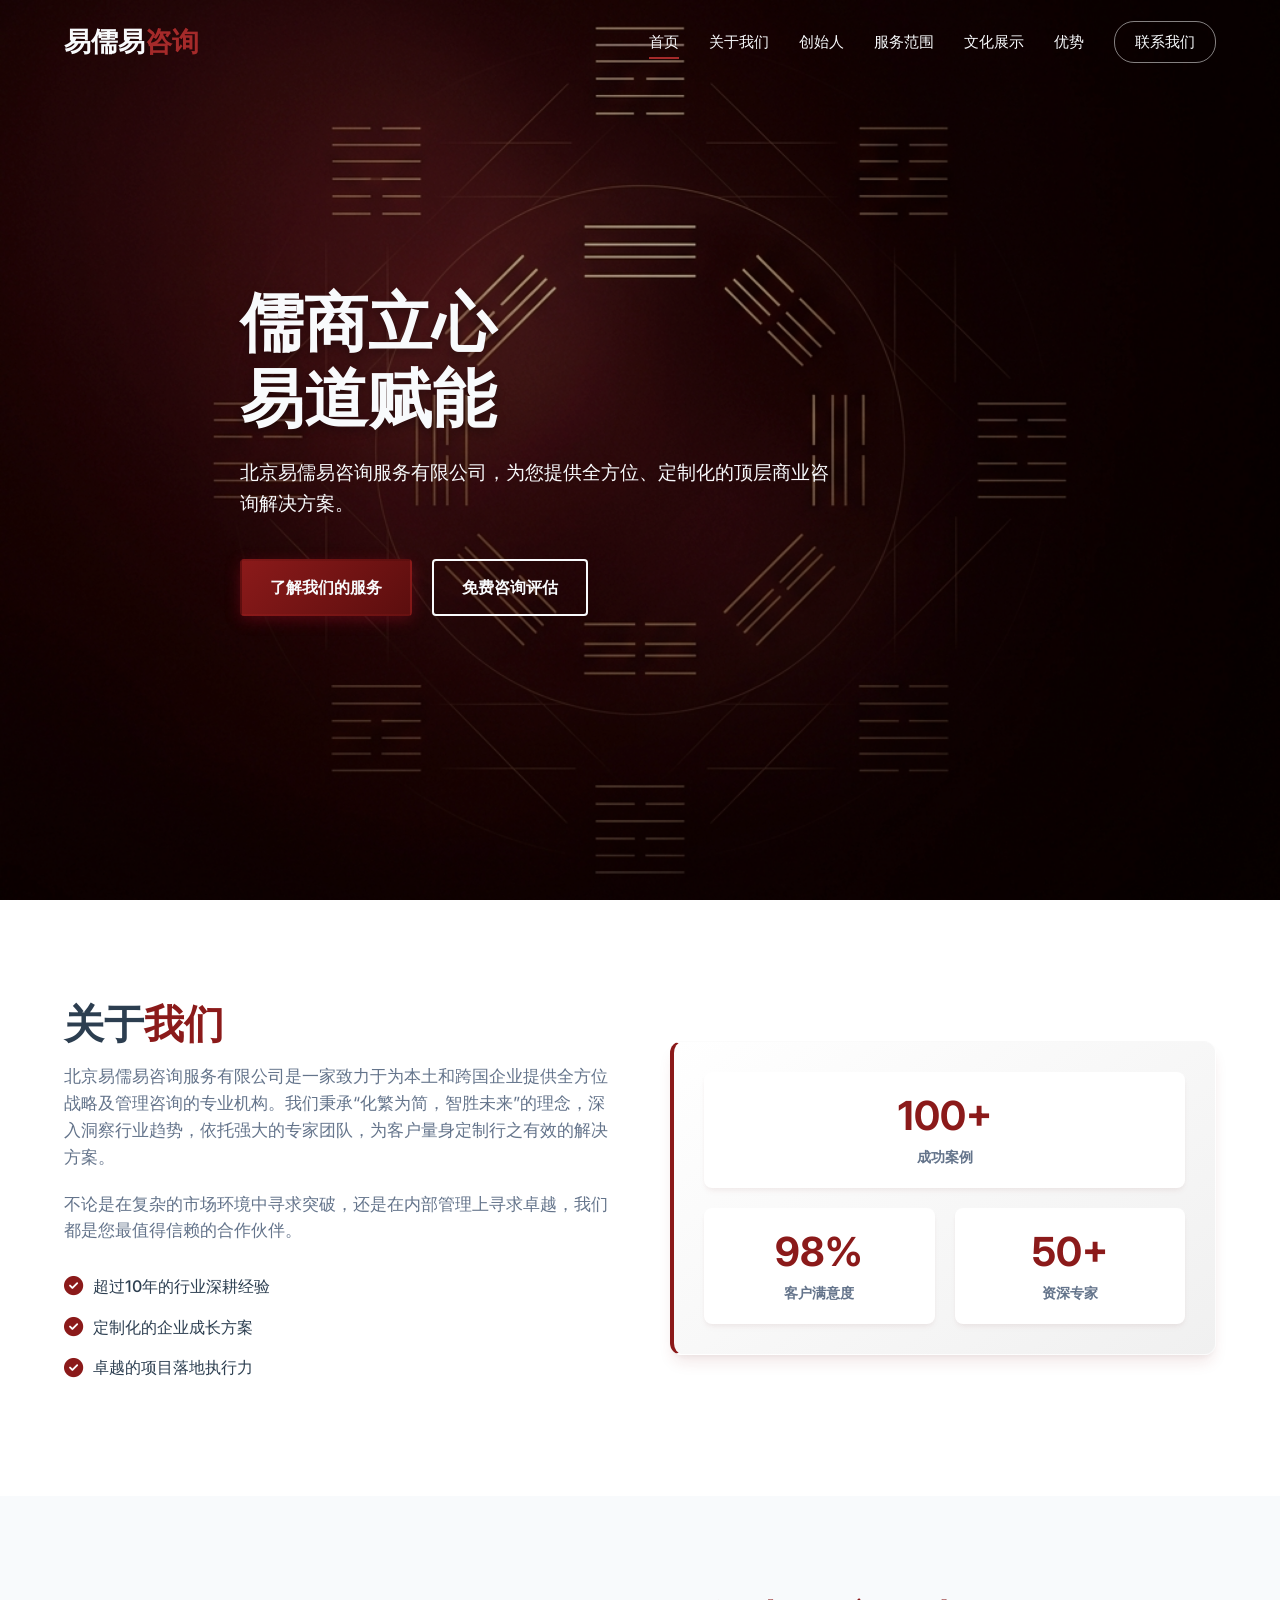
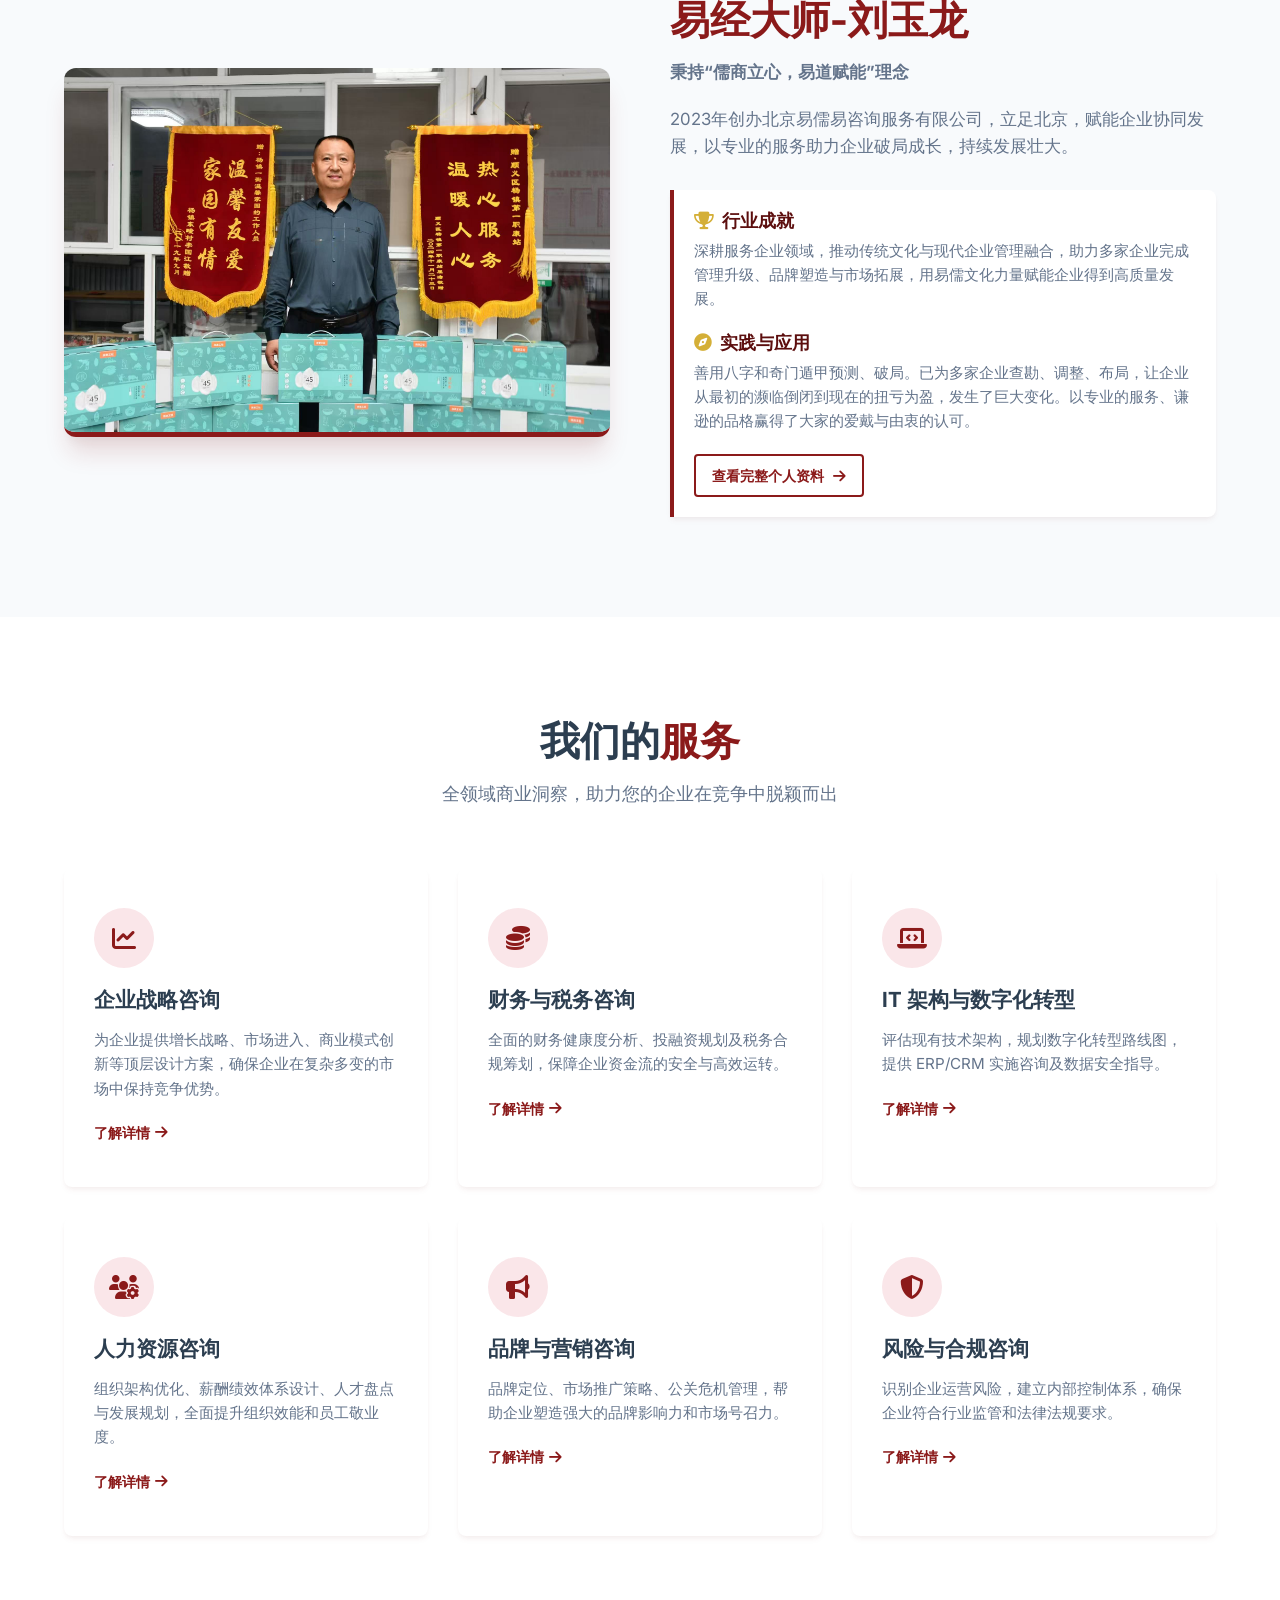
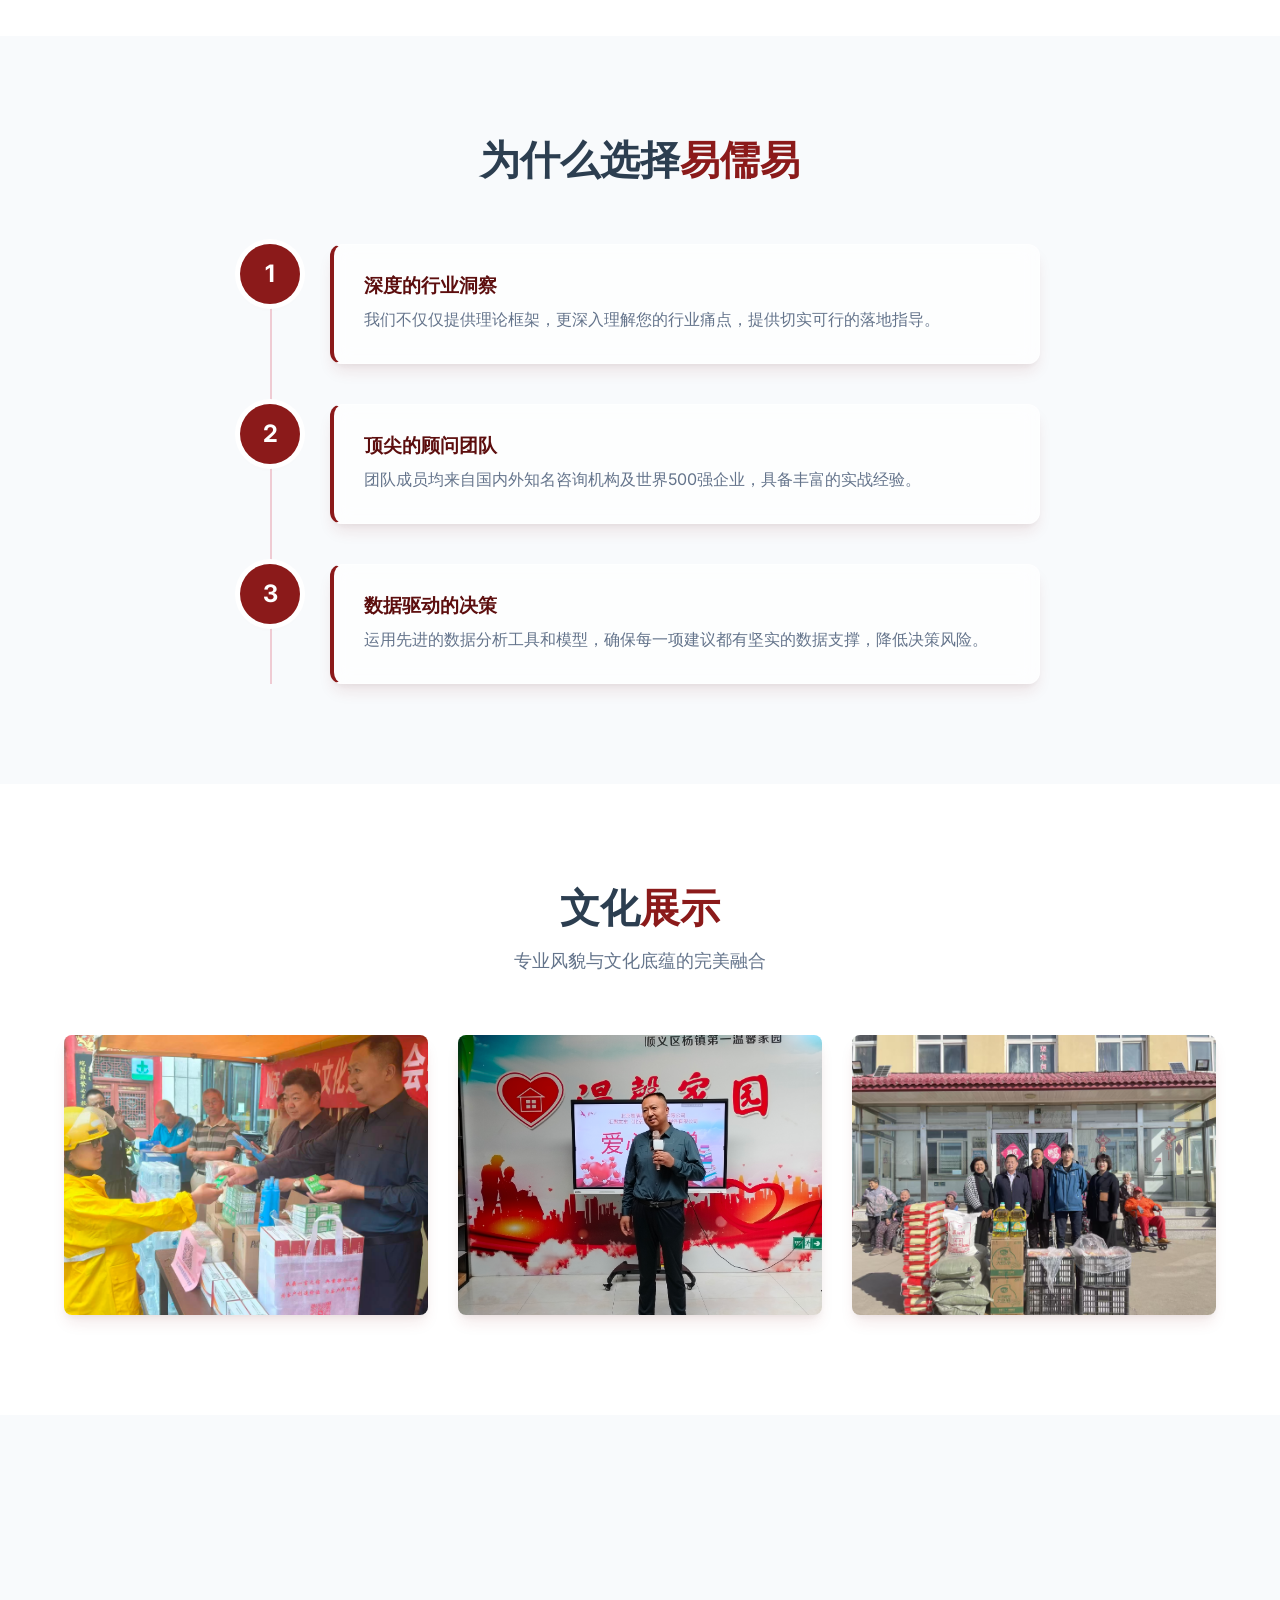
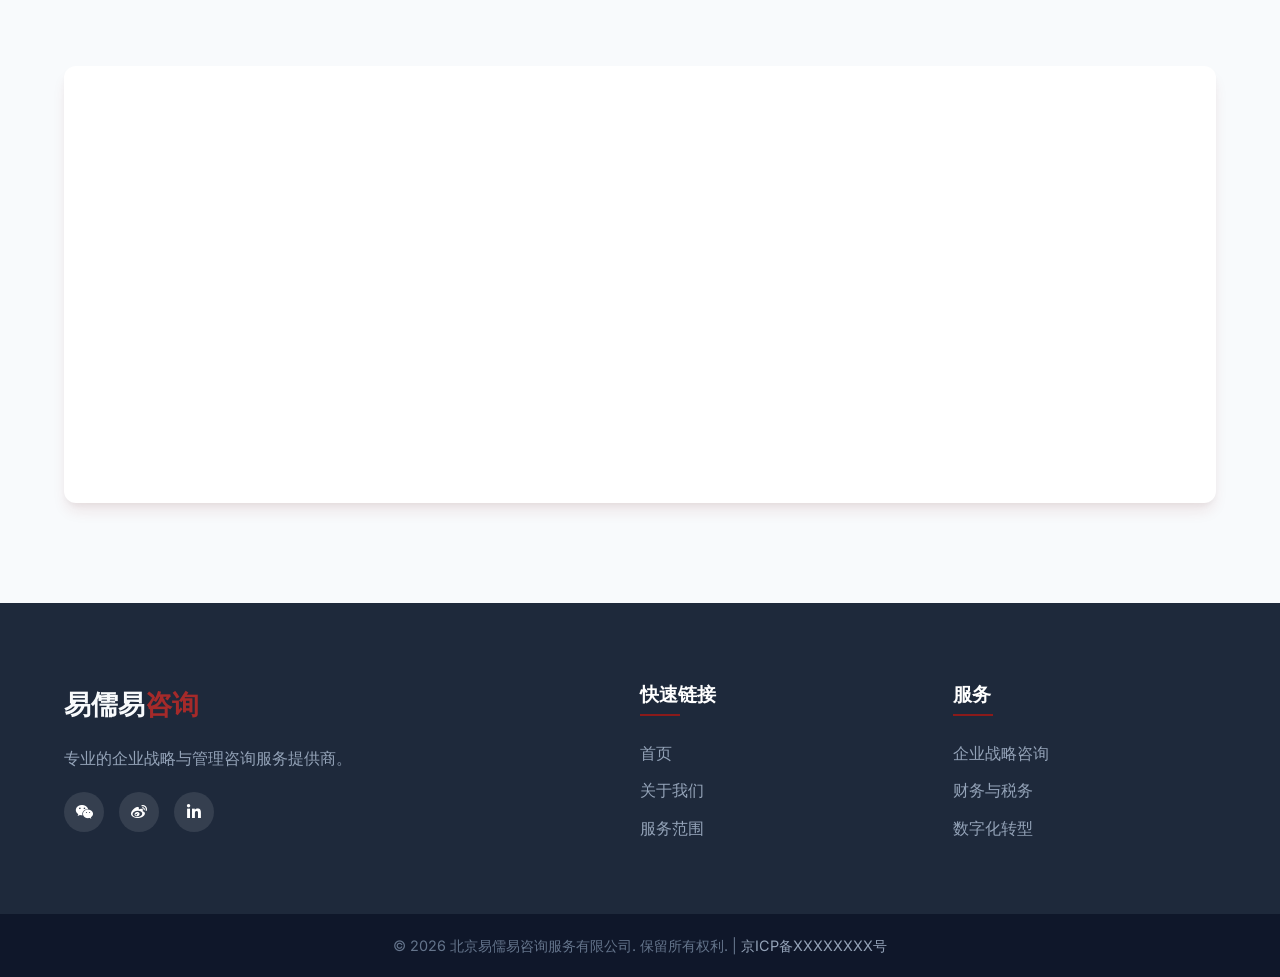
==== commit f78757d1: "更新静态网页：添加创始人页面和新图片" ====
--- a/index.html
+++ b/index.html
@@ -48,9 +48,9 @@
             <nav class="nav-links">
                 <a href="#home" class="nav-link active">首页</a>
                 <a href="#about" class="nav-link">关于我们</a>
-                <a href="#founder" class="nav-link">创始人</a>
+                <a href="founder.html" class="nav-link">创始人</a>
                 <a href="#services" class="nav-link">服务范围</a>
-                <a href="#gallery" class="nav-link">案例展示</a>
+                <a href="#gallery" class="nav-link">文化展示</a>
                 <a href="#why-us" class="nav-link">优势</a>
                 <a href="#contact" class="nav-link btn-contact">联系我们</a>
             </nav>
@@ -128,6 +128,10 @@
                             class="fas fa-compass" style="color: var(--accent-gold); margin-right: 8px;"></i>实践与应用</h4>
                     <p style="font-size: 0.95rem; color: var(--text-muted);">
                         善用八字和奇门遁甲预测、破局。已为多家企业查勘、调整、布局，让企业从最初的濒临倒闭到现在的扭亏为盈，发生了巨大变化。以专业的服务、谦逊的品格赢得了大家的爱戴与由衷的认可。</p>
+                        
+                    <div style="margin-top: 20px;">
+                        <a href="founder.html" class="btn btn-outline" style="border-color: var(--primary-red); color: var(--primary-red); padding: 8px 16px; font-size: 0.9rem;">查看完整个人资料 <i class="fas fa-arrow-right" style="margin-left: 5px;"></i></a>
+                    </div>
                 </div>
             </div>
         </div>
--- a/css/style.css
+++ b/css/style.css
@@ -762,3 +762,273 @@
     .footer-container { grid-template-columns: 1fr; }
     .form-group { grid-template-columns: 1fr; }
 }
+
+/* ==========================================================================
+   Certificate Card Grid & Layout
+   ========================================================================== */
+.cert-grid {
+    display: grid;
+    grid-template-columns: repeat(3, 1fr);
+    gap: 30px;
+    margin-top: 20px;
+}
+
+@media (max-width: 991px) {
+    .cert-grid {
+        grid-template-columns: repeat(2, 1fr);
+    }
+}
+
+@media (max-width: 576px) {
+    .cert-grid {
+        grid-template-columns: 1fr;
+    }
+}
+
+/* Center the 7th item when it stands alone in the grid */
+@media (min-width: 992px) {
+    .cert-grid > :last-child:nth-child(3n - 2) {
+        grid-column: 2;
+    }
+}
+
+@media (min-width: 577px) and (max-width: 991px) {
+    .cert-grid > :last-child:nth-child(2n - 1) {
+        grid-column: 1 / span 2;
+        max-width: calc(50% - 15px);
+        margin: 0 auto;
+        width: 100%;
+    }
+}
+
+.cert-card {
+    background: #ffffff;
+    border-radius: 12px;
+    padding: 16px;
+    box-shadow: var(--shadow-md);
+    transition: var(--transition);
+    display: flex;
+    flex-direction: column;
+    align-items: center;
+    border: 1px solid rgba(139, 26, 26, 0.05);
+    cursor: pointer;
+}
+
+.cert-card:hover {
+    transform: translateY(-8px);
+    box-shadow: var(--shadow-lg);
+    border-color: rgba(139, 26, 26, 0.15);
+}
+
+.cert-img-wrapper {
+    width: 100%;
+    height: 250px;
+    background: #f8fafc;
+    border-radius: 8px;
+    display: flex;
+    align-items: center;
+    justify-content: center;
+    overflow: hidden;
+    position: relative;
+    border: 1px solid rgba(0, 0, 0, 0.03);
+}
+
+.cert-img-wrapper img {
+    max-width: 100%;
+    max-height: 100%;
+    object-fit: contain;
+    padding: 12px;
+    transition: transform 0.5s cubic-bezier(0.4, 0, 0.2, 1);
+}
+
+.cert-card:hover .cert-img-wrapper img {
+    transform: scale(1.06);
+}
+
+.cert-title {
+    margin-top: 15px;
+    font-size: 1rem;
+    font-weight: 600;
+    color: var(--text-main);
+    text-align: center;
+    transition: var(--transition);
+}
+
+.cert-card:hover .cert-title {
+    color: var(--primary-red);
+}
+
+/* ==========================================================================
+   Premium Lightbox Modal
+   ========================================================================== */
+.lightbox {
+    position: fixed;
+    top: 0;
+    left: 0;
+    width: 100%;
+    height: 100%;
+    background-color: rgba(15, 23, 42, 0.85); /* Slate-900 with alpha */
+    backdrop-filter: blur(12px);
+    -webkit-backdrop-filter: blur(12px);
+    z-index: 2000;
+    display: flex;
+    flex-direction: column;
+    justify-content: center;
+    align-items: center;
+    opacity: 0;
+    pointer-events: none;
+    transition: opacity 0.3s cubic-bezier(0.4, 0, 0.2, 1);
+}
+
+.lightbox.active {
+    opacity: 1;
+    pointer-events: auto;
+}
+
+/* Lightbox Toolbar */
+.lightbox-toolbar {
+    position: absolute;
+    top: 20px;
+    right: 20px;
+    display: flex;
+    gap: 15px;
+    z-index: 2010;
+}
+
+.lightbox-btn {
+    background: rgba(255, 255, 255, 0.1);
+    border: 1px solid rgba(255, 255, 255, 0.1);
+    color: #ffffff;
+    width: 44px;
+    height: 44px;
+    border-radius: 50%;
+    display: flex;
+    align-items: center;
+    justify-content: center;
+    cursor: pointer;
+    font-size: 1.1rem;
+    transition: var(--transition);
+}
+
+.lightbox-btn:hover {
+    background: var(--primary-red);
+    border-color: var(--primary-red);
+    transform: scale(1.05);
+}
+
+/* Lightbox Content Container */
+.lightbox-content {
+    position: relative;
+    width: 90%;
+    height: 75%;
+    display: flex;
+    align-items: center;
+    justify-content: center;
+    overflow: hidden;
+    user-select: none;
+}
+
+.lightbox-img-container {
+    position: relative;
+    max-width: 100%;
+    max-height: 100%;
+    display: flex;
+    align-items: center;
+    justify-content: center;
+    cursor: grab;
+    transition: transform 0.15s ease-out; /* Smooth dragging */
+}
+
+.lightbox-img-container.dragging {
+    cursor: grabbing;
+}
+
+.lightbox-image {
+    max-width: 90vw;
+    max-height: 70vh;
+    object-fit: contain;
+    border-radius: 4px;
+    box-shadow: 0 25px 50px -12px rgba(0, 0, 0, 0.5);
+    transition: transform 0.2s cubic-bezier(0.1, 0.8, 0.2, 1); /* Smooth scaling */
+    pointer-events: none; /* Let container handle events */
+}
+
+/* Lightbox Navigation */
+.lightbox-nav {
+    position: absolute;
+    top: 50%;
+    transform: translateY(-50%);
+    background: rgba(255, 255, 255, 0.08);
+    border: 1px solid rgba(255, 255, 255, 0.08);
+    color: #ffffff;
+    width: 50px;
+    height: 60px;
+    border-radius: 6px;
+    display: flex;
+    align-items: center;
+    justify-content: center;
+    cursor: pointer;
+    font-size: 1.5rem;
+    transition: var(--transition);
+    z-index: 2010;
+}
+
+.lightbox-nav:hover {
+    background: var(--primary-red);
+    border-color: var(--primary-red);
+}
+
+.lightbox-prev {
+    left: 30px;
+}
+
+.lightbox-next {
+    right: 30px;
+}
+
+/* Lightbox Caption */
+.lightbox-caption {
+    position: absolute;
+    bottom: 30px;
+    color: #ffffff;
+    font-size: 1.1rem;
+    font-weight: 500;
+    text-align: center;
+    background: rgba(15, 23, 42, 0.6);
+    padding: 8px 24px;
+    border-radius: 30px;
+    border: 1px solid rgba(255, 255, 255, 0.1);
+    z-index: 2010;
+}
+
+/* Zoom Level Indicator */
+.zoom-indicator {
+    position: absolute;
+    bottom: 80px;
+    background: rgba(0, 0, 0, 0.7);
+    color: #fff;
+    padding: 4px 12px;
+    border-radius: 12px;
+    font-size: 0.85rem;
+    pointer-events: none;
+    opacity: 0;
+    transition: opacity 0.2s ease;
+    z-index: 2010;
+}
+
+.zoom-indicator.show {
+    opacity: 1;
+}
+
+/* Responsive adjustments for Lightbox */
+@media (max-width: 768px) {
+    .lightbox-nav {
+        width: 40px;
+        height: 50px;
+        font-size: 1.2rem;
+    }
+    .lightbox-prev { left: 10px; }
+    .lightbox-next { right: 10px; }
+    .lightbox-toolbar { top: 15px; right: 15px; }
+}
+
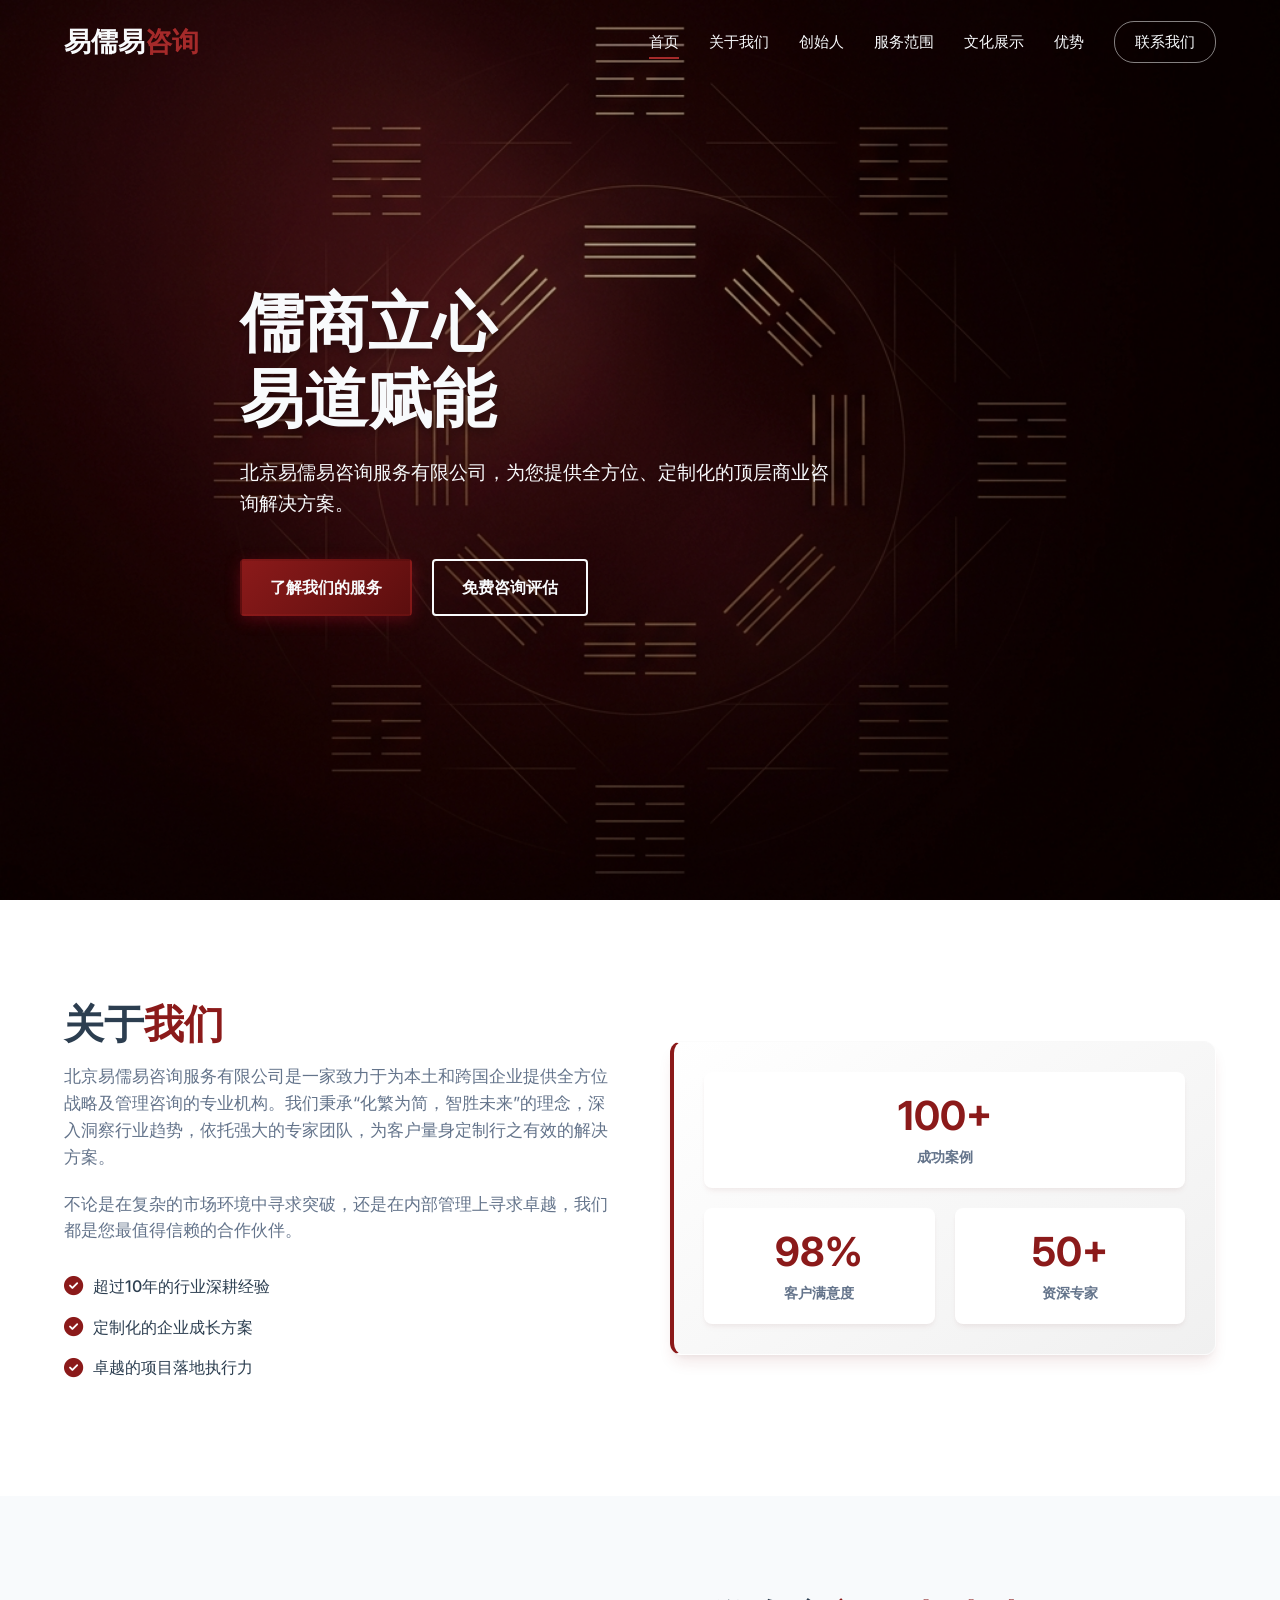
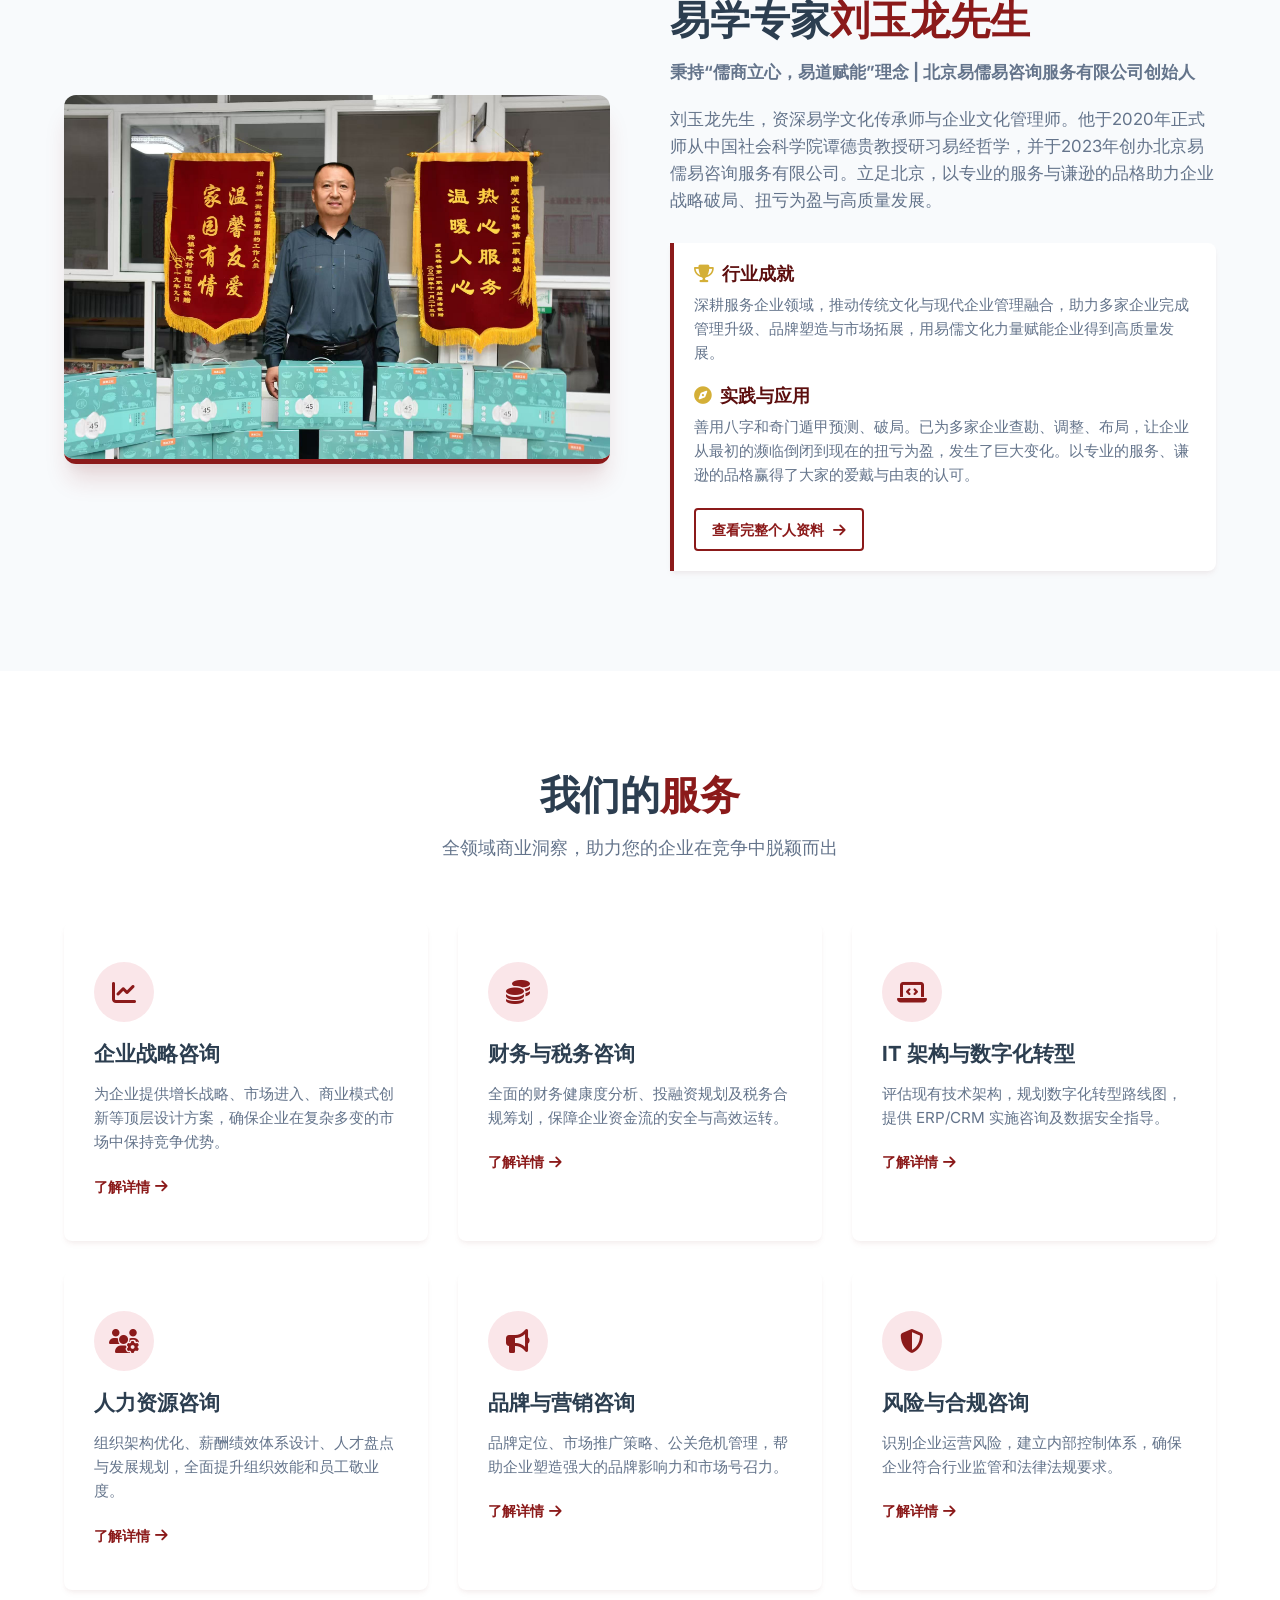
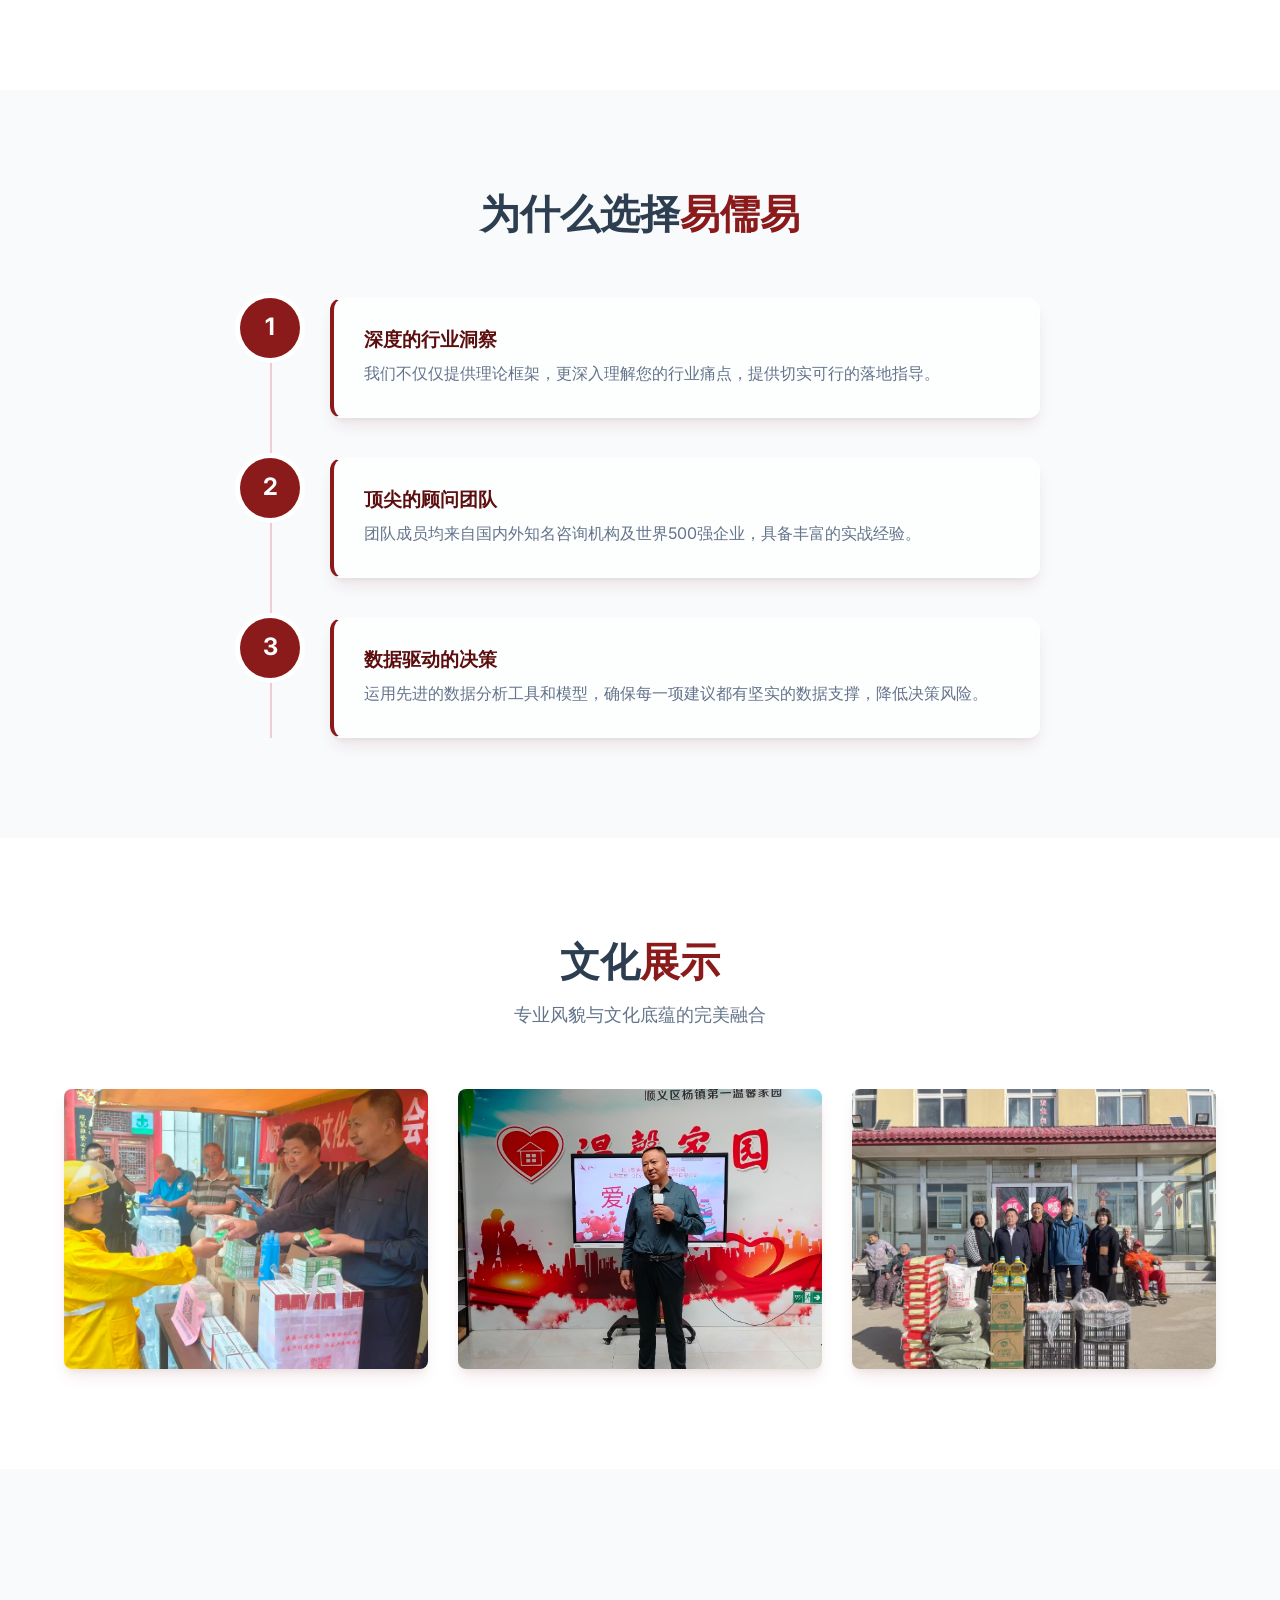
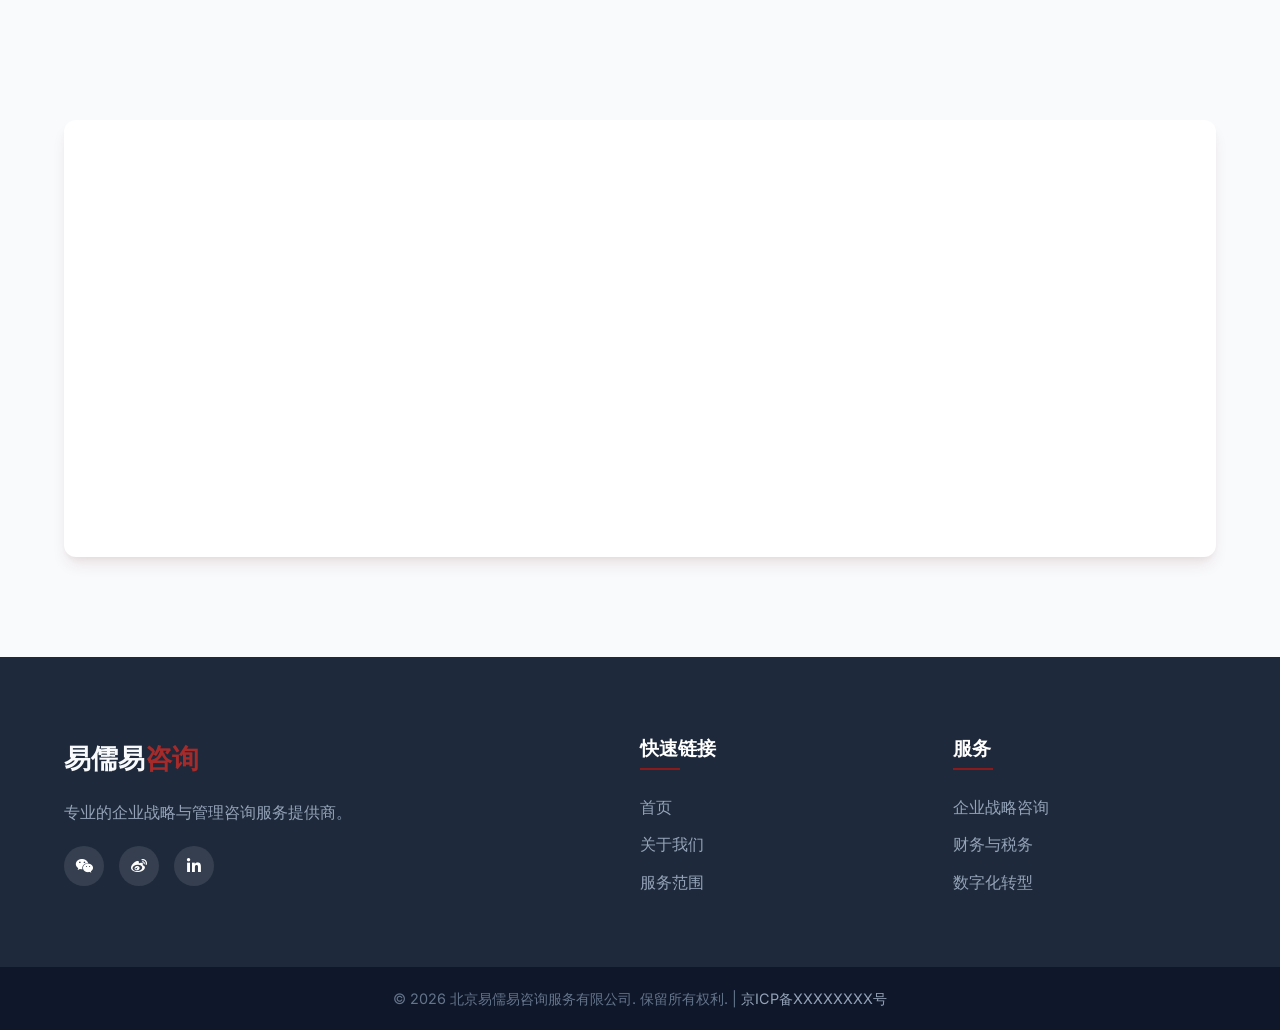
==== commit 632faacc: "GEO优化" ====
--- a/index.html
+++ b/index.html
@@ -13,6 +13,68 @@
     <meta name="robots" content="index, follow">
     <!-- Canonical URL (帮助搜索引擎确认主网址) -->
     <link rel="canonical" href="https://www.yiruyiconsulting.com/">
+
+    <!-- GEO Schema JSON-LD for Beijing Yiruyi Consulting (LocalBusiness & Founder Link) -->
+    <script type="application/ld+json">
+    {
+      "@context": "https://schema.org",
+      "@type": "LocalBusiness",
+      "@id": "https://www.yiruyiconsulting.com/#organization",
+      "name": "北京易儒易咨询服务有限公司",
+      "alternateName": "易儒易咨询",
+      "url": "https://www.yiruyiconsulting.com/",
+      "logo": "https://www.yiruyiconsulting.com/images/logo.png",
+      "image": "https://www.yiruyiconsulting.com/images/profile.jpg",
+      "description": "北京易儒易咨询服务有限公司由易学专家刘玉龙先生创办，秉持“儒商立心，易道赋能”理念。将国学周易智慧、奇门遁甲预测、环境风水调理与现代企业战略规划、财务合规、人力资源咨询有机融合，为企业提供一站式管理咨询与顶层破局方案。",
+      "telephone": "+86 13910572213",
+      "address": {
+        "@type": "PostalAddress",
+        "streetAddress": "X011(石马路)",
+        "addressLocality": "北京市顺义区",
+        "addressCountry": "CN"
+      },
+      "geo": {
+        "@type": "GeoCoordinates",
+        "latitude": "40.130224",
+        "longitude": "116.653813"
+      },
+      "openingHoursSpecification": {
+        "@type": "OpeningHoursSpecification",
+        "dayOfWeek": [
+          "Monday",
+          "Tuesday",
+          "Wednesday",
+          "Thursday",
+          "Friday"
+        ],
+        "opens": "09:00",
+        "closes": "18:00"
+      },
+      "founder": {
+        "@type": "Person",
+        "@id": "https://www.yiruyiconsulting.com/founder.html#person",
+        "name": "刘玉龙",
+        "alternateName": "刘玉龙先生",
+        "jobTitle": "创始人、高级易学文化传承师",
+        "url": "https://www.yiruyiconsulting.com/founder.html"
+      },
+      "employee": {
+        "@type": "Person",
+        "@id": "https://www.yiruyiconsulting.com/founder.html#person",
+        "name": "刘玉龙"
+      },
+      "knowsAbout": [
+        "企业战略咨询",
+        "财务与税务咨询",
+        "IT架构与数字化转型",
+        "人力资源咨询",
+        "品牌与营销咨询",
+        "风水环境布局",
+        "奇门遁甲预测",
+        "易经周易智慧"
+      ]
+    }
+    </script>
     
     <!-- 百度统计自动推送代码占位符 (部署时请替换为您自己的百度统计代码) -->
     <script>
@@ -114,9 +176,9 @@
                     style="width: 100%; border-radius: 12px; box-shadow: var(--shadow-lg); border-bottom: 5px solid var(--primary-red);">
             </div>
             <div class="about-text scroll-reveal right">
-                <h2 class="section-title"><span class="text-accent">易经大师-刘玉龙</span></h2>
-                <p><strong>秉持“儒商立心，易道赋能”理念</strong></p>
-                <p>2023年创办北京易儒易咨询服务有限公司，立足北京，赋能企业协同发展，以专业的服务助力企业破局成长，持续发展壮大。</p>
+                <h2 class="section-title">易学专家<span class="text-accent">刘玉龙先生</span></h2>
+                <p><strong>秉持“儒商立心，易道赋能”理念 | 北京易儒易咨询服务有限公司创始人</strong></p>
+                <p>刘玉龙先生，资深易学文化传承师与企业文化管理师。他于2020年正式师从中国社会科学院谭德贵教授研习易经哲学，并于2023年创办北京易儒易咨询服务有限公司。立足北京，以专业的服务与谦逊的品格助力企业战略破局、扭亏为盈与高质量发展。</p>
                 <div
                     style="margin-top: 30px; border-left: 4px solid var(--primary-red); padding-left: 20px; background: white; padding-top: 20px; padding-bottom: 20px; padding-right: 20px; border-radius: 0 8px 8px 0; box-shadow: var(--shadow-sm);">
                     <h4 style="color: var(--primary-red-dark); margin-bottom: 8px; font-size: 1.1rem;"><i
@@ -128,8 +190,8 @@
                             class="fas fa-compass" style="color: var(--accent-gold); margin-right: 8px;"></i>实践与应用</h4>
                     <p style="font-size: 0.95rem; color: var(--text-muted);">
                         善用八字和奇门遁甲预测、破局。已为多家企业查勘、调整、布局，让企业从最初的濒临倒闭到现在的扭亏为盈，发生了巨大变化。以专业的服务、谦逊的品格赢得了大家的爱戴与由衷的认可。</p>
-                        
-                    <div style="margin-top: 20px;">
+
+                     <div style="margin-top: 20px;">
                         <a href="founder.html" class="btn btn-outline" style="border-color: var(--primary-red); color: var(--primary-red); padding: 8px 16px; font-size: 0.9rem;">查看完整个人资料 <i class="fas fa-arrow-right" style="margin-left: 5px;"></i></a>
                     </div>
                 </div>
